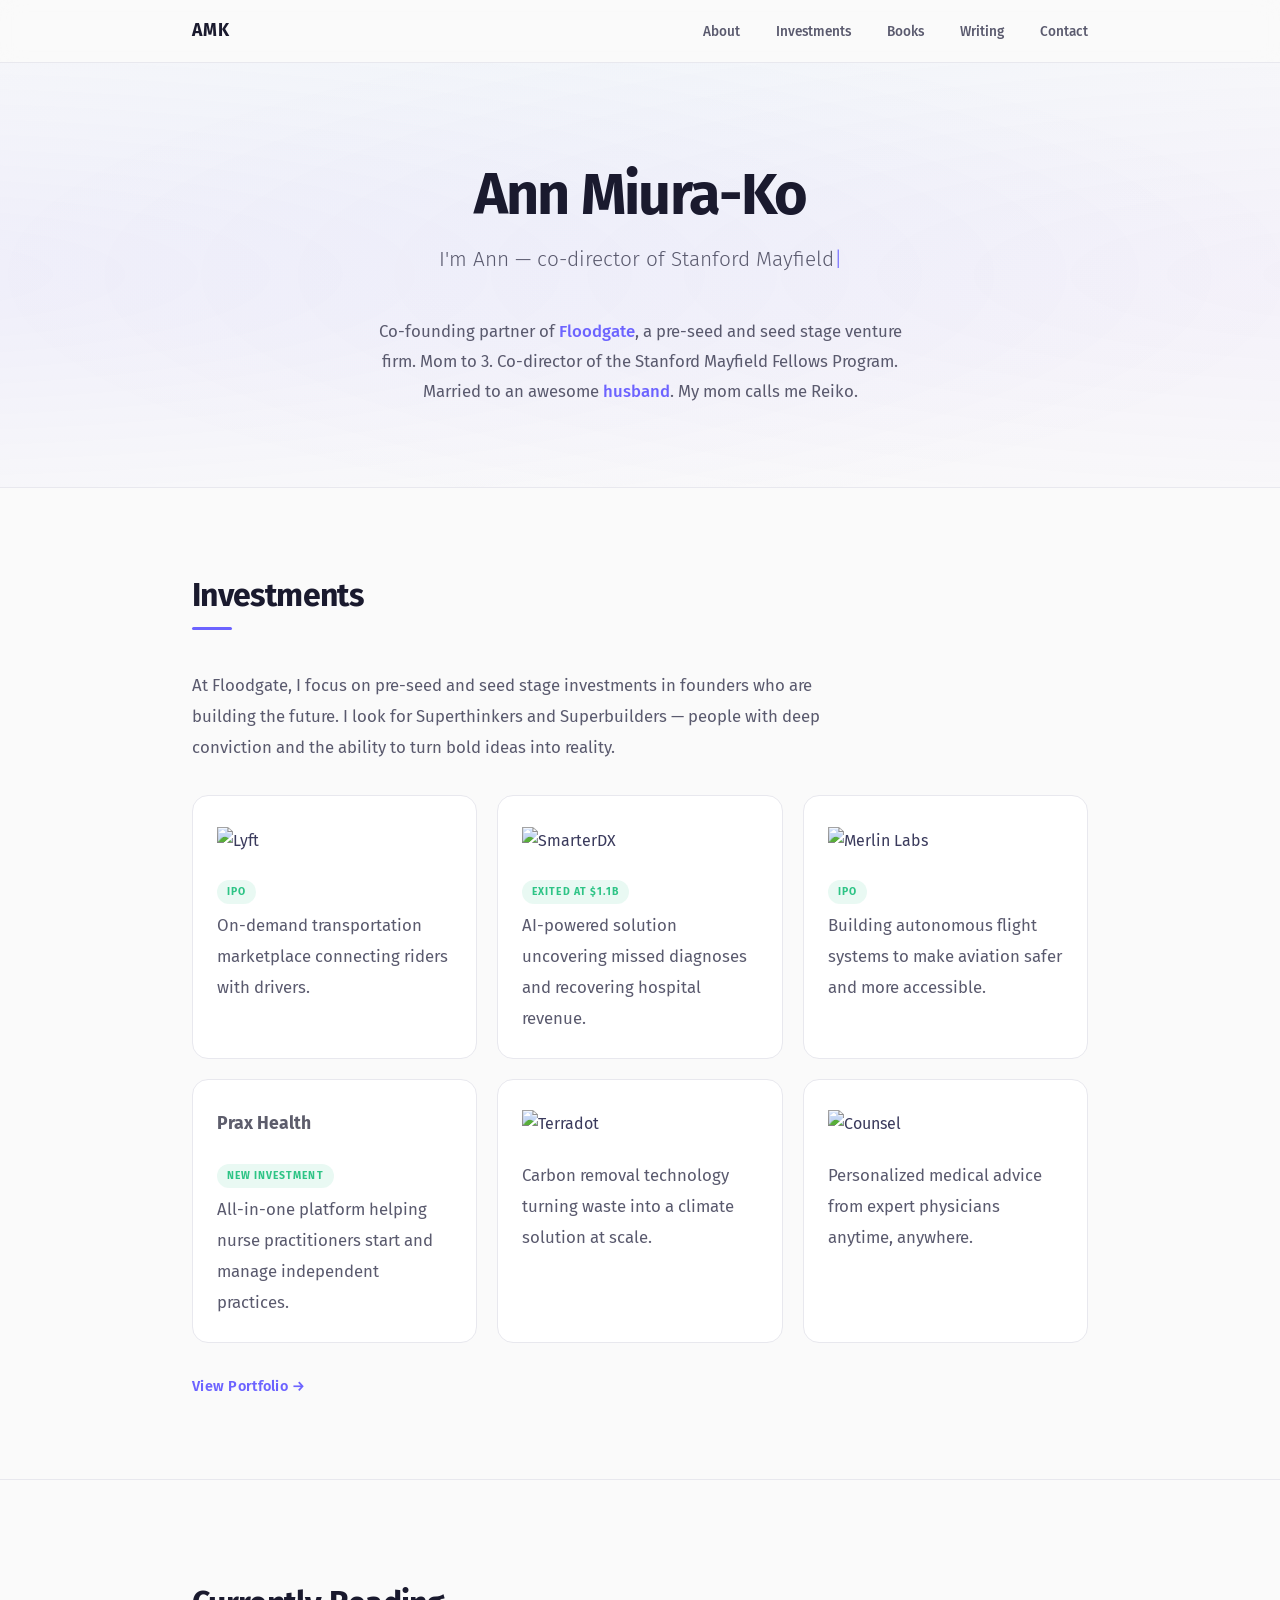
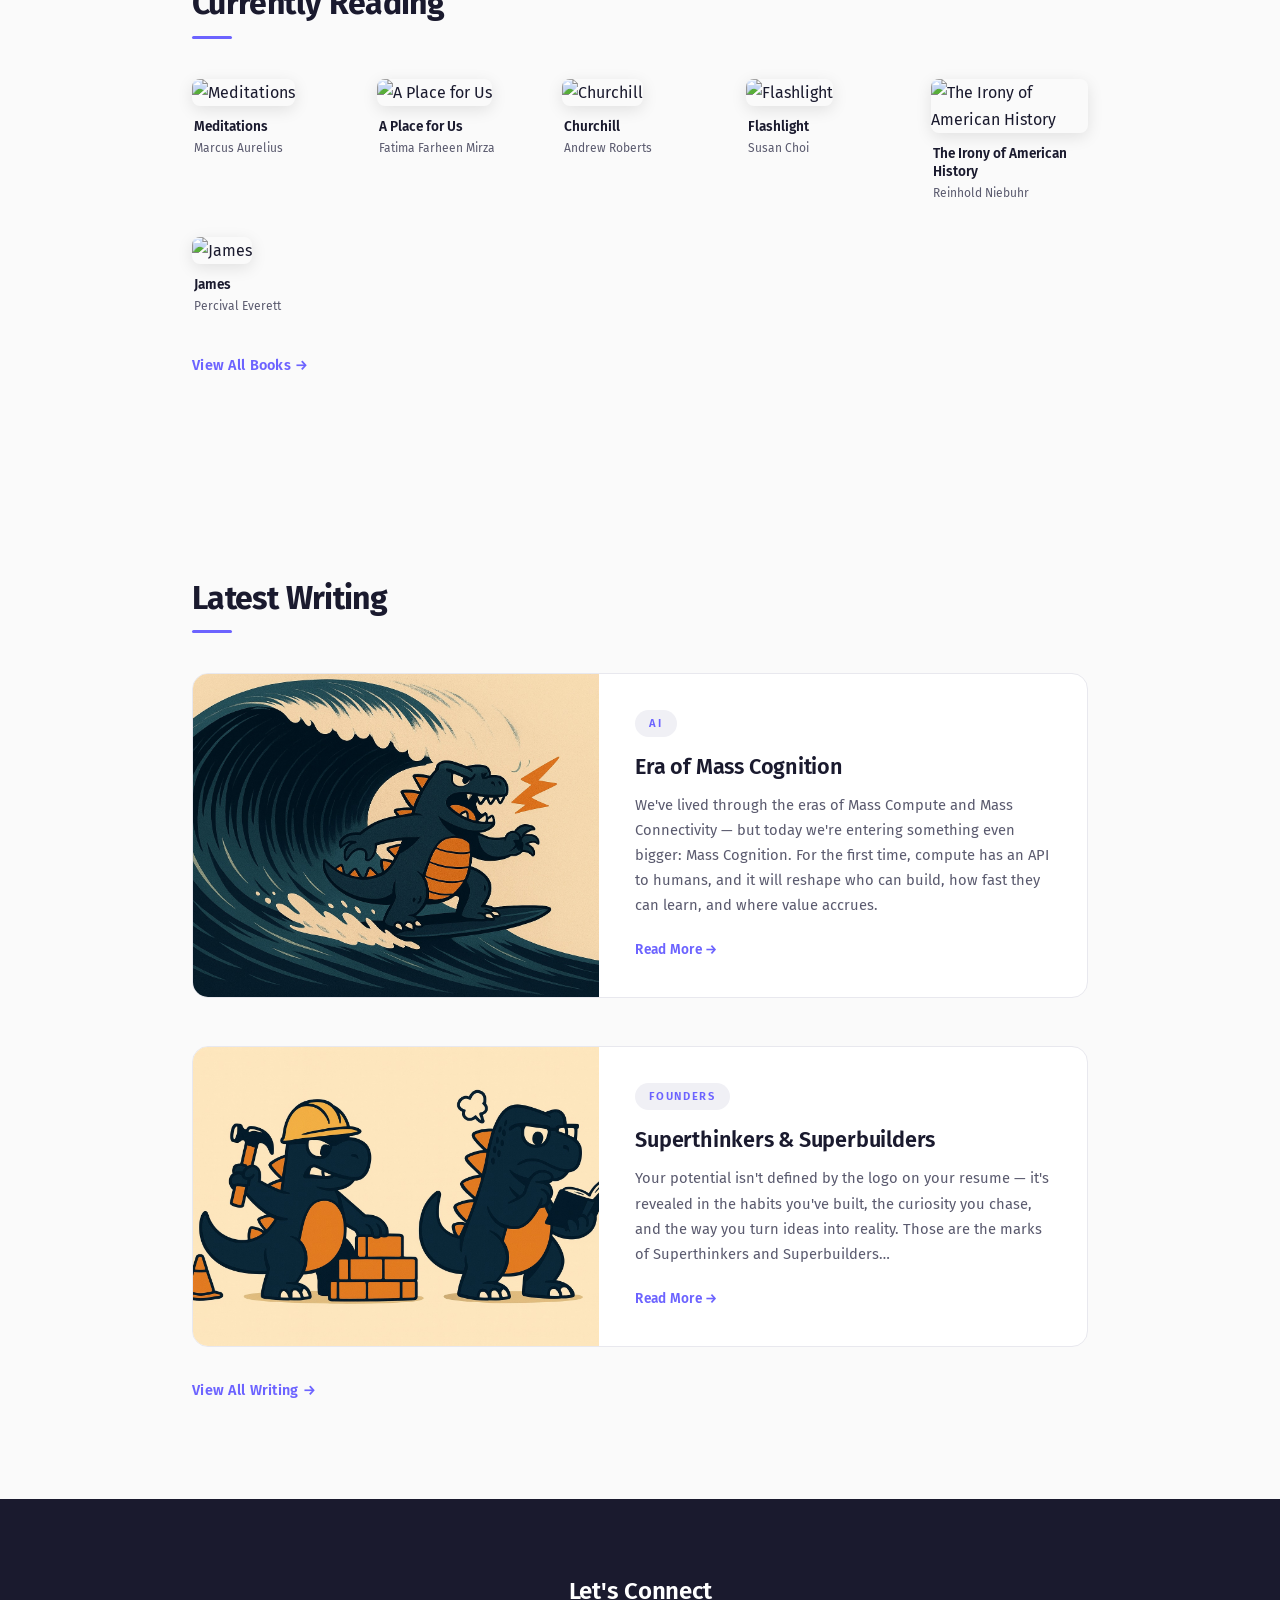
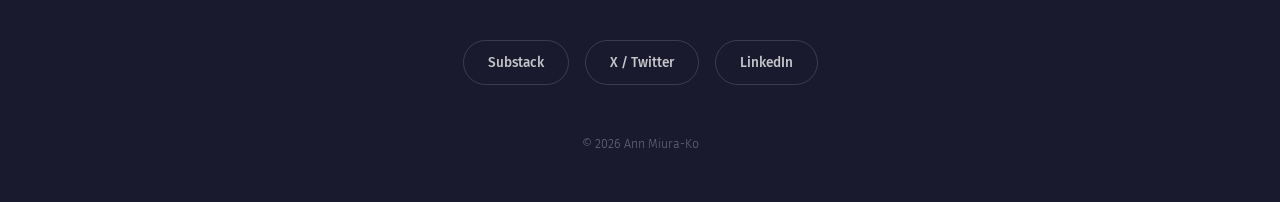
==== index.html @ 7a271fa2 "Add shrugging woman favicon to all pages Co-Authored-By: Claude Opus 4.6 (1M context) <noreply@anthr" ====
<!DOCTYPE html>
<html lang="en">
<head>
    <meta charset="UTF-8">
    <meta name="viewport" content="width=device-width, initial-scale=1.0">
    <title>Ann Miura-Ko</title>
    <link rel="preconnect" href="https://fonts.googleapis.com">
    <link rel="preconnect" href="https://fonts.gstatic.com" crossorigin>
    <link href="https://fonts.googleapis.com/css2?family=Fira+Sans:wght@300;400;500;600;700&display=swap" rel="stylesheet">
    <link rel="stylesheet" href="style.css">
    <link rel="icon" type="image/png" href="favicon.png">
</head>
<body>

    <nav class="top-nav">
        <div class="container">
            <a href="#" class="nav-brand">AMK</a>
            <div class="nav-links">
                <a href="about.html">About</a>
                <a href="investments.html">Investments</a>
                <a href="books.html">Books</a>
                <a href="writing.html">Writing</a>
                <a href="#contact">Contact</a>
            </div>
        </div>
    </nav>

    <header class="hero">
        <div class="container">
            <h1 class="fade-in">Ann Miura-Ko</h1>
            <p class="typed-tagline fade-in">I'm Ann &mdash; <span id="typed-text"></span><span class="cursor">|</span></p>
            <p class="bio fade-in">
                Co-founding partner of <a href="https://floodgate.com" target="_blank">Floodgate</a>, a pre-seed and seed stage venture firm.
                Mom to 3. Co-director of the Stanford Mayfield Fellows Program. Married to an awesome
                <a href="https://www.linkedin.com/in/koalbert/" target="_blank">husband</a>.
                My mom calls me Reiko.
            </p>
        </div>
    </header>

    <section class="investments" id="investments">
        <div class="container">
            <h2 class="section-title fade-in">Investments</h2>
            <p class="fade-in">At Floodgate, I focus on pre-seed and seed stage investments in founders who are building the future. I look for Superthinkers and Superbuilders — people with deep conviction and the ability to turn bold ideas into reality.</p>
            <div class="highlights-grid fade-in" id="featured-companies"></div>
            <a href="investments.html" class="view-all fade-in">View Portfolio &rarr;</a>
        </div>
    </section>

    <section class="books" id="books">
        <div class="container">
            <h2 class="section-title fade-in">Currently Reading</h2>
            <div class="books-grid" id="books-grid"></div>
            <a href="books.html" class="view-all fade-in">View All Books &rarr;</a>
        </div>
    </section>

    <section class="posts" id="writing">
        <div class="container">
            <h2 class="section-title fade-in">Latest Writing</h2>
            <div class="posts-grid">

                <article class="post-card fade-in">
                    <div class="post-image">
                        <img src="images/Thunderlizard_on_a_wave.jpg" alt="Era of Mass Cognition">
                    </div>
                    <div class="post-content">
                        <span class="post-tag">AI</span>
                        <h3>Era of Mass Cognition</h3>
                        <p>We've lived through the eras of Mass Compute and Mass Connectivity — but today we're entering something even bigger: Mass Cognition. For the first time, compute has an API to humans, and it will reshape who can build, how fast they can learn, and where value accrues.</p>
                        <a href="https://substack.com/home/post/p-174047957" target="_blank" class="read-more">Read More &rarr;</a>
                    </div>
                </article>

                <article class="post-card fade-in">
                    <div class="post-image">
                        <img src="images/e9ccdf5f17270fc886befcb594b9a303de3488fb3b9e446523864f313ba7a3de.jpg" alt="Superthinkers and Superbuilders">
                    </div>
                    <div class="post-content">
                        <span class="post-tag">Founders</span>
                        <h3>Superthinkers &amp; Superbuilders</h3>
                        <p>Your potential isn't defined by the logo on your resume — it's revealed in the habits you've built, the curiosity you chase, and the way you turn ideas into reality. Those are the marks of Superthinkers and Superbuilders&hellip;</p>
                        <a href="https://annimaniac.substack.com/p/superthinkers-and-superbuilders" target="_blank" class="read-more">Read More &rarr;</a>
                    </div>
                </article>

            </div>
            <a href="writing.html" class="view-all fade-in">View All Writing &rarr;</a>
        </div>
    </section>

    <footer id="contact">
        <div class="container">
            <div class="footer-content fade-in">
                <h2>Let's Connect</h2>
                <div class="social-links">
                    <a href="https://annimaniac.substack.com" target="_blank">Substack</a>
                    <a href="https://twitter.com/annimaniac" target="_blank">X / Twitter</a>
                    <a href="https://www.linkedin.com/in/amiura/" target="_blank">LinkedIn</a>
                </div>
                <p class="copyright">&copy; 2026 Ann Miura-Ko</p>
            </div>
        </div>
    </footer>

    <script>
        // Typed text animation
        const phrases = [
            "co-director of Stanford Mayfield Fellows.",
            "a co-conspirator.",
            "a truth-seeker."
        ];
        let phraseIndex = 0;
        let charIndex = 0;
        let isDeleting = false;
        const typedEl = document.getElementById('typed-text');

        function type() {
            const current = phrases[phraseIndex];
            if (isDeleting) {
                typedEl.textContent = current.substring(0, charIndex - 1);
                charIndex--;
            } else {
                typedEl.textContent = current.substring(0, charIndex + 1);
                charIndex++;
            }

            let delay = isDeleting ? 40 : 60;

            if (!isDeleting && charIndex === current.length) {
                delay = 2000;
                isDeleting = true;
            } else if (isDeleting && charIndex === 0) {
                isDeleting = false;
                phraseIndex = (phraseIndex + 1) % phrases.length;
                delay = 400;
            }

            setTimeout(type, delay);
        }
        setTimeout(type, 800);

        // Scroll-triggered fade-in animations
        const observer = new IntersectionObserver((entries) => {
            entries.forEach((entry, index) => {
                if (entry.isIntersecting) {
                    setTimeout(() => {
                        entry.target.classList.add('visible');
                    }, index * 80);
                    observer.unobserve(entry.target);
                }
            });
        }, { threshold: 0.1 });

        document.querySelectorAll('.fade-in').forEach(el => observer.observe(el));

        // Homepage books — just show currently reading
        const grid = document.getElementById('books-grid');
        fetch('books.json')
            .then(r => r.json())
            .then(books => {
                books.filter(b => b.status === 'reading').forEach(book => {
                    const card = document.createElement('div');
                    card.className = 'book-card fade-in';
                    card.innerHTML = `
                        <img src="${book.cover}" alt="${book.title}">
                        <div class="book-info">
                            <h4>${book.title}</h4>
                            <p class="book-author">${book.author}</p>
                        </div>
                    `;
                    grid.appendChild(card);
                });
                grid.querySelectorAll('.fade-in').forEach(el => observer.observe(el));
            });

        // Homepage featured investments
        const featured = [
            { name: 'Lyft', badge: 'IPO' },
            { name: 'SmarterDX' },
            { name: 'Merlin Labs', badge: 'IPO' },
            { name: 'Prax Health', badge: 'New Investment' },
            { name: 'Terradot' },
            { name: 'Counsel' }
        ];
        const featuredGrid = document.getElementById('featured-companies');
        fetch('investments.json')
            .then(r => r.json())
            .then(companies => {
                featured.forEach(item => {
                    const company = companies.find(c => c.name === item.name);
                    if (!company) return;
                    const card = document.createElement('a');
                    card.className = 'highlight-card';
                    card.href = company.url;
                    card.target = '_blank';

                    const logoHTML = company.logo
                        ? `<img src="${company.logo}" alt="${company.name}">`
                        : `<span class="company-text-logo">${company.name}</span>`;

                    const badgeText = item.badge || company.highlightText || '';
                    const badgeHTML = badgeText
                        ? `<span class="highlight-badge">${badgeText}</span>`
                        : '';

                    card.innerHTML = `
                        <div class="highlight-logo">${logoHTML}</div>
                        <div class="highlight-info">
                            <h3>${company.name}</h3>
                            ${badgeHTML}
                            <p>${company.description}</p>
                        </div>
                    `;
                    featuredGrid.appendChild(card);
                });
            });
    </script>

</body>
</html>
---- style.css ----
/* Reset & Base */
*, *::before, *::after {
    margin: 0;
    padding: 0;
    box-sizing: border-box;
}

:root {
    --color-bg: #fafafa;
    --color-text: #1a1a2e;
    --color-text-light: #5a5a6e;
    --color-accent: #3a3a5c;
    --color-accent-hover: #6c63ff;
    --color-border: #e8e8ee;
    --color-card-bg: #ffffff;
    --color-tag-bg: #f0f0f5;
    --color-tag-text: #6c63ff;
    --font-main: 'Fira Sans', -apple-system, BlinkMacSystemFont, sans-serif;
}

html {
    scroll-behavior: smooth;
}

body {
    font-family: var(--font-main);
    color: var(--color-text);
    background-color: var(--color-bg);
    line-height: 1.7;
    font-size: 16px;
    -webkit-font-smoothing: antialiased;
}

.container {
    max-width: 960px;
    margin: 0 auto;
    padding: 0 32px;
}

a {
    color: var(--color-accent);
    text-decoration: none;
    transition: color 0.25s ease;
}

a:hover {
    color: var(--color-accent-hover);
}

img {
    max-width: 100%;
    height: auto;
}

/* Fade-in Animation */
.fade-in {
    opacity: 0;
    transform: translateY(24px);
    transition: opacity 0.6s ease, transform 0.6s ease;
}

.fade-in.visible {
    opacity: 1;
    transform: translateY(0);
}

/* Top Navigation */
.top-nav {
    position: sticky;
    top: 0;
    z-index: 100;
    background: rgba(250, 250, 250, 0.85);
    backdrop-filter: blur(12px);
    -webkit-backdrop-filter: blur(12px);
    border-bottom: 1px solid var(--color-border);
    padding: 16px 0;
}

.top-nav .container {
    display: flex;
    align-items: center;
    justify-content: space-between;
}

.nav-brand {
    font-size: 1.1rem;
    font-weight: 700;
    letter-spacing: 0.05em;
    color: var(--color-text);
}

.nav-brand:hover {
    color: var(--color-accent-hover);
}

.nav-links a {
    font-size: 0.85rem;
    font-weight: 500;
    color: var(--color-text-light);
    margin-left: 32px;
    position: relative;
    padding-bottom: 2px;
}

.nav-links a::after {
    content: '';
    position: absolute;
    bottom: -2px;
    left: 0;
    width: 0;
    height: 2px;
    background: var(--color-accent-hover);
    transition: width 0.25s ease;
}

.nav-links a:hover {
    color: var(--color-text);
}

.nav-links a:hover::after {
    width: 100%;
}

/* Active nav link */
.nav-links a.active {
    color: var(--color-text);
}

.nav-links a.active::after {
    width: 100%;
}

/* Page Header (subpages) */
.page-header {
    padding: 80px 0 40px;
    text-align: center;
}

.page-header h1 {
    font-family: var(--font-main);
    font-size: 2.8rem;
    font-weight: 700;
    letter-spacing: -0.03em;
    margin-bottom: 12px;
}

.page-subtitle {
    font-size: 1.1rem;
    font-weight: 300;
    color: var(--color-text-light);
}

/* View All links */
.view-all {
    display: inline-block;
    margin-top: 32px;
    font-size: 0.9rem;
    font-weight: 600;
    color: var(--color-accent-hover);
    letter-spacing: 0.02em;
    transition: letter-spacing 0.25s ease;
}

.view-all:hover {
    letter-spacing: 0.06em;
    color: var(--color-accent-hover);
}

/* Subpage sections — no top border on first section */
.page-books,
.page-posts {
    padding-top: 48px;
    border-top: none;
}

/* Hero */
.hero {
    padding: 100px 0 80px;
    text-align: center;
    position: relative;
    overflow: hidden;
}

.hero::before {
    content: '';
    position: absolute;
    inset: -50%;
    width: 200%;
    height: 200%;
    background: radial-gradient(ellipse at 20% 50%, rgba(108, 99, 255, 0.08) 0%, transparent 50%),
                radial-gradient(ellipse at 80% 50%, rgba(139, 92, 246, 0.06) 0%, transparent 50%),
                radial-gradient(ellipse at 50% 0%, rgba(99, 179, 255, 0.06) 0%, transparent 50%);
    animation: heroShift 12s ease-in-out infinite alternate;
    z-index: 0;
    pointer-events: none;
}

@keyframes heroShift {
    0% { transform: translate(0%, 0%) rotate(0deg); }
    33% { transform: translate(2%, -3%) rotate(1deg); }
    66% { transform: translate(-2%, 2%) rotate(-1deg); }
    100% { transform: translate(1%, -1%) rotate(0.5deg); }
}

.hero .container {
    position: relative;
    z-index: 1;
}

.hero h1 {
    font-family: var(--font-main);
    font-size: 3.6rem;
    font-weight: 700;
    letter-spacing: -0.03em;
    margin-bottom: 16px;
    line-height: 1.1;
}

.typed-tagline {
    font-size: 1.3rem;
    font-weight: 300;
    color: var(--color-text-light);
    margin-bottom: 32px;
    min-height: 2em;
}

.cursor {
    display: inline-block;
    font-weight: 300;
    animation: blink 0.8s step-end infinite;
    color: var(--color-accent-hover);
}

@keyframes blink {
    50% { opacity: 0; }
}

.hero .bio {
    font-size: 1.05rem;
    font-weight: 400;
    max-width: 560px;
    margin: 0 auto;
    color: var(--color-text-light);
    line-height: 1.8;
}

.hero .bio a {
    font-weight: 500;
    color: var(--color-accent-hover);
    border-bottom: 1px solid transparent;
    transition: border-color 0.25s ease, color 0.25s ease;
}

.hero .bio a:hover {
    border-bottom-color: var(--color-accent-hover);
}

/* Section Titles */
.section-title {
    font-family: var(--font-main);
    font-size: 2rem;
    font-weight: 700;
    letter-spacing: -0.02em;
    margin-bottom: 48px;
    position: relative;
    display: inline-block;
}

.section-title::after {
    content: '';
    position: absolute;
    bottom: -8px;
    left: 0;
    width: 40px;
    height: 3px;
    background: var(--color-accent-hover);
    border-radius: 2px;
}

/* Posts Section */
.posts {
    padding: 96px 0;
}

.posts-grid {
    display: grid;
    grid-template-columns: 1fr;
    gap: 48px;
}

.post-card {
    display: grid;
    grid-template-columns: 1fr 1.2fr;
    gap: 0;
    align-items: stretch;
    background: var(--color-card-bg);
    border-radius: 16px;
    overflow: hidden;
    border: 1px solid var(--color-border);
    transition: transform 0.35s ease, box-shadow 0.35s ease;
}

.post-card:hover {
    transform: translateY(-4px);
    box-shadow: 0 12px 40px rgba(0, 0, 0, 0.08);
}

.post-image {
    height: 100%;
    min-height: 260px;
    overflow: hidden;
}

.post-image img {
    width: 100%;
    height: 100%;
    object-fit: cover;
    display: block;
    transition: transform 0.5s ease;
}

.post-card:hover .post-image img {
    transform: scale(1.04);
}

.post-content {
    padding: 36px;
    display: flex;
    flex-direction: column;
    justify-content: center;
}

.post-tag {
    display: inline-block;
    font-size: 0.7rem;
    font-weight: 600;
    text-transform: uppercase;
    letter-spacing: 0.15em;
    background: var(--color-tag-bg);
    color: var(--color-tag-text);
    padding: 4px 14px;
    border-radius: 20px;
    margin-bottom: 16px;
    width: fit-content;
}

.post-content h3 {
    font-family: var(--font-main);
    font-size: 1.35rem;
    font-weight: 600;
    margin-bottom: 12px;
    line-height: 1.3;
    letter-spacing: -0.01em;
}

.post-content p {
    color: var(--color-text-light);
    font-size: 0.92rem;
    margin-bottom: 20px;
    line-height: 1.7;
}

.read-more {
    font-size: 0.85rem;
    font-weight: 600;
    color: var(--color-accent-hover);
    letter-spacing: 0.02em;
    transition: letter-spacing 0.25s ease;
}

.read-more:hover {
    letter-spacing: 0.06em;
    color: var(--color-accent-hover);
}

/* Books Section */
.books {
    padding: 96px 0;
    border-top: 1px solid var(--color-border);
}

.book-controls {
    display: flex;
    justify-content: space-between;
    align-items: center;
    margin-bottom: 40px;
}

.book-filters {
    display: flex;
    gap: 8px;
}

.book-actions {
    display: flex;
    gap: 8px;
}

.edit-books-btn {
    font-family: var(--font-main);
    font-size: 0.82rem;
    font-weight: 500;
    padding: 8px 20px;
    border: 1px solid var(--color-border);
    border-radius: 100px;
    background: transparent;
    color: var(--color-text-light);
    cursor: pointer;
    transition: all 0.25s ease;
}

.edit-books-btn:hover {
    border-color: var(--color-accent-hover);
    color: var(--color-accent-hover);
}

#add-book-btn {
    border-color: var(--color-accent-hover);
    color: var(--color-accent-hover);
}

#add-book-btn:hover {
    background: var(--color-accent-hover);
    color: #fff;
}

.books-edit-mode #edit-books-btn {
    background: var(--color-accent-hover);
    border-color: var(--color-accent-hover);
    color: #fff;
}

/* Add Book Modal */
.modal-backdrop {
    display: none;
    position: fixed;
    inset: 0;
    background: rgba(0, 0, 0, 0.5);
    backdrop-filter: blur(4px);
    z-index: 200;
    align-items: center;
    justify-content: center;
}

.modal-backdrop.open {
    display: flex;
}

.modal {
    background: #fff;
    border-radius: 16px;
    padding: 36px;
    width: 90%;
    max-width: 440px;
    box-shadow: 0 20px 60px rgba(0, 0, 0, 0.15);
}

.modal h3 {
    font-size: 1.3rem;
    font-weight: 600;
    margin-bottom: 24px;
}

.modal label {
    display: block;
    font-size: 0.82rem;
    font-weight: 500;
    color: var(--color-text-light);
    margin-bottom: 16px;
}

.modal input[type="text"],
.modal input[type="url"] {
    display: block;
    width: 100%;
    margin-top: 6px;
    padding: 10px 14px;
    font-family: var(--font-main);
    font-size: 0.92rem;
    border: 1px solid var(--color-border);
    border-radius: 8px;
    outline: none;
    transition: border-color 0.2s;
}

.modal input[type="text"]:focus,
.modal input[type="url"]:focus {
    border-color: var(--color-accent-hover);
}

.modal-toggles {
    display: flex;
    gap: 20px;
    margin-bottom: 24px;
}

.toggle-label {
    display: flex !important;
    align-items: center;
    gap: 6px;
    font-size: 0.85rem !important;
    cursor: pointer;
}

.toggle-label input[type="checkbox"] {
    accent-color: var(--color-accent-hover);
    width: 16px;
    height: 16px;
}

.modal-buttons {
    display: flex;
    justify-content: flex-end;
    gap: 10px;
}

.modal-cancel,
.modal-submit {
    font-family: var(--font-main);
    font-size: 0.85rem;
    font-weight: 500;
    padding: 10px 24px;
    border-radius: 100px;
    cursor: pointer;
    transition: all 0.2s;
}

.modal-cancel {
    background: transparent;
    border: 1px solid var(--color-border);
    color: var(--color-text-light);
}

.modal-cancel:hover {
    border-color: var(--color-text-light);
}

.modal-submit {
    background: var(--color-accent-hover);
    border: 1px solid var(--color-accent-hover);
    color: #fff;
}

.modal-submit:hover {
    opacity: 0.9;
}

.login-error {
    font-size: 0.82rem;
    color: #e53e3e;
    margin-bottom: 16px;
}

.book-filter {
    font-family: var(--font-main);
    font-size: 0.82rem;
    font-weight: 500;
    padding: 8px 20px;
    border: 1px solid var(--color-border);
    border-radius: 100px;
    background: transparent;
    color: var(--color-text-light);
    cursor: pointer;
    transition: all 0.25s ease;
}

.book-filter:hover {
    border-color: var(--color-accent-hover);
    color: var(--color-accent-hover);
}

.book-filter.active {
    background: var(--color-accent-hover);
    border-color: var(--color-accent-hover);
    color: #fff;
}

.books-grid {
    display: grid;
    grid-template-columns: repeat(auto-fill, minmax(150px, 1fr));
    gap: 28px;
}

.book-card {
    transition: transform 0.3s ease;
}

.book-card:hover {
    transform: translateY(-4px);
}

.book-card img {
    width: 100%;
    aspect-ratio: 2 / 3;
    object-fit: cover;
    border-radius: 8px;
    box-shadow: 0 4px 16px rgba(0, 0, 0, 0.1);
    transition: box-shadow 0.3s ease;
}

.book-card:hover img {
    box-shadow: 0 8px 28px rgba(0, 0, 0, 0.15);
}

.book-info {
    padding: 12px 2px 0;
}

.book-info h4 {
    font-size: 0.85rem;
    font-weight: 600;
    line-height: 1.3;
    margin-bottom: 2px;
}

.book-author {
    font-size: 0.75rem;
    color: var(--color-text-light);
    margin-bottom: 6px;
}

.book-badge {
    display: inline-block;
    font-size: 0.6rem;
    font-weight: 600;
    text-transform: uppercase;
    letter-spacing: 0.1em;
    padding: 2px 8px;
    border-radius: 20px;
    margin-right: 4px;
}

.book-badge.recommended {
    background: rgba(108, 99, 255, 0.1);
    color: var(--color-accent-hover);
}

.book-badge.reading {
    background: rgba(46, 196, 134, 0.1);
    color: #2ec486;
}

.book-cover-wrap {
    position: relative;
}

.book-edit-overlay {
    position: absolute;
    inset: 0;
    background: rgba(0, 0, 0, 0.6);
    border-radius: 8px;
    display: flex;
    flex-direction: column;
    align-items: center;
    justify-content: center;
    gap: 8px;
}

.edit-toggle {
    font-family: var(--font-main);
    font-size: 0.72rem;
    font-weight: 600;
    padding: 6px 16px;
    border: 1.5px solid rgba(255, 255, 255, 0.5);
    border-radius: 100px;
    background: transparent;
    color: rgba(255, 255, 255, 0.8);
    cursor: pointer;
    transition: all 0.2s ease;
    min-width: 110px;
}

.edit-toggle:hover {
    border-color: #fff;
    color: #fff;
}

.edit-toggle.active {
    background: var(--color-accent-hover);
    border-color: var(--color-accent-hover);
    color: #fff;
}

.books-edit-mode .book-card {
    cursor: default;
}

.books-edit-mode .book-card:hover {
    transform: none;
}

/* Investments Page */
.highlights {
    padding: 0 0 48px;
}

.highlights-grid {
    display: grid;
    grid-template-columns: repeat(auto-fit, minmax(260px, 1fr));
    gap: 20px;
}

.investments .highlights-grid {
    margin-top: 32px;
}

.highlight-card {
    display: flex;
    flex-direction: column;
    background: var(--color-card-bg);
    border: 1px solid var(--color-border);
    border-radius: 16px;
    padding: 24px;
    text-decoration: none;
    transition: transform 0.3s ease, box-shadow 0.3s ease;
}

.highlight-card:hover {
    transform: translateY(-3px);
    box-shadow: 0 8px 30px rgba(0, 0, 0, 0.08);
}

.highlight-logo {
    height: 40px;
    display: flex;
    align-items: center;
    margin-bottom: 16px;
}

.highlight-logo img {
    max-height: 36px;
    max-width: 120px;
    object-fit: contain;
}

.highlight-logo .company-text-logo {
    font-size: 1.1rem;
}

.highlight-info h3 {
    display: none;
}

.highlight-badge {
    display: inline-block;
    font-size: 0.65rem;
    font-weight: 700;
    text-transform: uppercase;
    letter-spacing: 0.1em;
    background: rgba(46, 196, 134, 0.1);
    color: #2ec486;
    padding: 3px 10px;
    border-radius: 20px;
    margin-bottom: 6px;
}

.highlight-info p {
    font-size: 0.8rem;
    color: var(--color-text-light);
    line-height: 1.5;
}

.portfolio {
    padding: 0 0 96px;
}

.portfolio-controls {
    margin-bottom: 40px;
}

.portfolio-filters {
    display: flex;
    gap: 8px;
}

.portfolio-filter {
    font-family: var(--font-main);
    font-size: 0.82rem;
    font-weight: 500;
    padding: 8px 20px;
    border: 1px solid var(--color-border);
    border-radius: 100px;
    background: transparent;
    color: var(--color-text-light);
    cursor: pointer;
    transition: all 0.25s ease;
}

.portfolio-filter:hover {
    border-color: var(--color-accent-hover);
    color: var(--color-accent-hover);
}

.portfolio-filter.active {
    background: var(--color-accent-hover);
    border-color: var(--color-accent-hover);
    color: #fff;
}

.portfolio-grid {
    display: grid;
    grid-template-columns: repeat(auto-fill, minmax(140px, 1fr));
    gap: 16px;
}

.company-card {
    position: relative;
    display: flex;
    align-items: center;
    justify-content: center;
    background: var(--color-card-bg);
    border: 1px solid var(--color-border);
    border-radius: 12px;
    padding: 28px 16px;
    aspect-ratio: 1;
    text-decoration: none;
    transition: transform 0.3s ease, box-shadow 0.3s ease;
}

.company-card:hover {
    transform: translateY(-4px);
    box-shadow: 0 8px 30px rgba(0, 0, 0, 0.08);
}

.company-logo {
    display: flex;
    align-items: center;
    justify-content: center;
    width: 100%;
    height: 100%;
}

.company-logo img {
    max-width: 80%;
    max-height: 48px;
    object-fit: contain;
    filter: grayscale(100%);
    opacity: 0.7;
    transition: filter 0.3s ease, opacity 0.3s ease;
}

.company-card:hover .company-logo img {
    filter: grayscale(0%);
    opacity: 1;
}

.company-text-logo {
    font-family: var(--font-main);
    font-size: 1rem;
    font-weight: 700;
    color: var(--color-text);
    text-align: center;
    opacity: 0.7;
    transition: opacity 0.3s ease;
}

.company-card:hover .company-text-logo {
    opacity: 1;
    color: var(--color-accent-hover);
}

.company-tooltip {
    position: absolute;
    bottom: calc(100% + 10px);
    left: 50%;
    transform: translateX(-50%);
    background: var(--color-text);
    color: #fff;
    padding: 14px 18px;
    border-radius: 10px;
    width: 240px;
    opacity: 0;
    visibility: hidden;
    transition: opacity 0.25s ease, visibility 0.25s ease;
    pointer-events: none;
    z-index: 50;
    box-shadow: 0 8px 24px rgba(0, 0, 0, 0.2);
}

.company-tooltip::after {
    content: '';
    position: absolute;
    top: 100%;
    left: 50%;
    transform: translateX(-50%);
    border: 6px solid transparent;
    border-top-color: var(--color-text);
}

.company-card:hover .company-tooltip {
    opacity: 1;
    visibility: visible;
}

.company-tooltip strong {
    display: block;
    font-size: 0.85rem;
    margin-bottom: 4px;
}

.company-tooltip p {
    font-size: 0.75rem;
    line-height: 1.5;
    color: rgba(255, 255, 255, 0.8);
}

/* About Page */
.about-page {
    padding: 80px 0 96px;
}

.about-hero {
    display: grid;
    grid-template-columns: 280px 1fr;
    gap: 48px;
    align-items: center;
    margin-bottom: 64px;
}

.about-photo img {
    width: 100%;
    border-radius: 16px;
    box-shadow: 0 8px 30px rgba(0, 0, 0, 0.1);
}

.about-intro h1 {
    font-family: var(--font-main);
    font-size: 2.4rem;
    font-weight: 700;
    letter-spacing: -0.03em;
    margin-bottom: 16px;
}

.about-lead {
    font-size: 1.1rem;
    color: var(--color-text-light);
    line-height: 1.8;
}

.about-body {
    max-width: 700px;
}

.about-section {
    margin-bottom: 48px;
}

.about-section p {
    color: var(--color-text-light);
    font-size: 1.02rem;
    line-height: 1.85;
    margin-bottom: 16px;
}

.about-section p:last-child {
    margin-bottom: 0;
}

/* About & Investments */
.about,
.investments {
    padding: 80px 0;
    border-top: 1px solid var(--color-border);
}

.about p,
.investments p {
    color: var(--color-text-light);
    font-size: 1.05rem;
    max-width: 640px;
    line-height: 1.85;
}

/* Footer */
footer {
    background: var(--color-text);
    color: #fff;
    padding: 72px 0 48px;
    text-align: center;
}

footer h2 {
    font-family: var(--font-main);
    font-size: 1.5rem;
    font-weight: 600;
    margin-bottom: 28px;
    color: #fff;
    letter-spacing: -0.01em;
}

.social-links {
    display: flex;
    justify-content: center;
    gap: 16px;
    margin-bottom: 48px;
}

.social-links a {
    color: rgba(255, 255, 255, 0.75);
    font-size: 0.85rem;
    font-weight: 500;
    padding: 10px 24px;
    border: 1px solid rgba(255, 255, 255, 0.15);
    border-radius: 100px;
    transition: all 0.25s ease;
}

.social-links a:hover {
    background: rgba(255, 255, 255, 0.08);
    color: #fff;
    border-color: rgba(255, 255, 255, 0.35);
    transform: translateY(-2px);
}

.copyright {
    font-size: 0.78rem;
    color: rgba(255, 255, 255, 0.35);
    font-weight: 300;
}

/* Responsive */
@media (max-width: 700px) {
    .hero {
        padding: 72px 0 56px;
    }

    .hero h1 {
        font-size: 2.6rem;
    }

    .typed-tagline {
        font-size: 1.1rem;
    }

    .nav-links a {
        margin-left: 20px;
        font-size: 0.8rem;
    }

    .post-card {
        grid-template-columns: 1fr;
    }

    .post-image {
        min-height: 200px;
        height: 200px;
    }

    .post-content {
        padding: 24px;
    }

    .section-title {
        font-size: 1.6rem;
    }

    .social-links {
        flex-direction: column;
        align-items: center;
        gap: 12px;
    }

    .social-links a {
        width: 200px;
        text-align: center;
    }

    .books-grid {
        grid-template-columns: repeat(auto-fill, minmax(120px, 1fr));
        gap: 20px;
    }

    .book-filters,
    .portfolio-filters {
        flex-wrap: wrap;
    }

    .about-hero {
        grid-template-columns: 1fr;
        text-align: center;
    }

    .about-photo img {
        max-width: 220px;
        margin: 0 auto;
    }

    .portfolio-grid {
        grid-template-columns: repeat(auto-fill, minmax(110px, 1fr));
        gap: 12px;
    }

    .company-card {
        padding: 20px 12px;
    }

    .highlights-grid {
        grid-template-columns: 1fr;
    }

    .company-tooltip {
        display: none;
    }
}
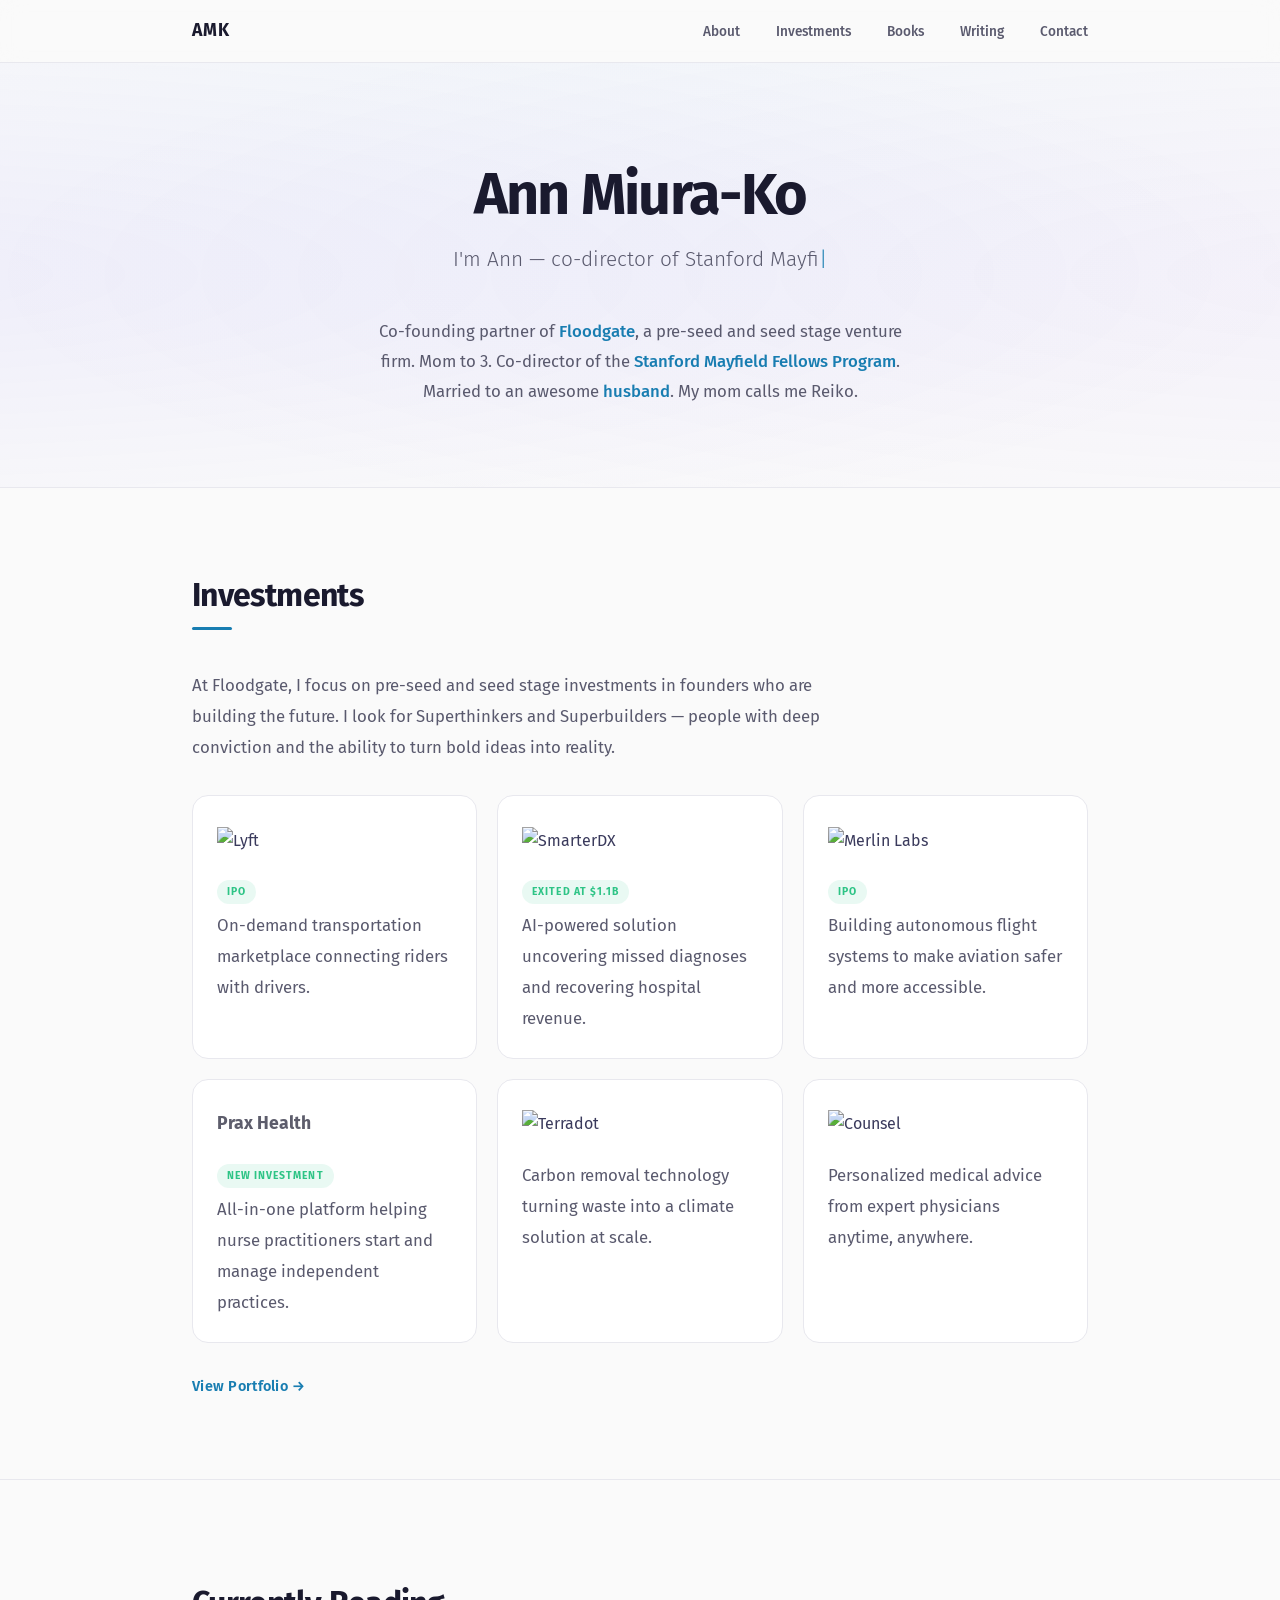
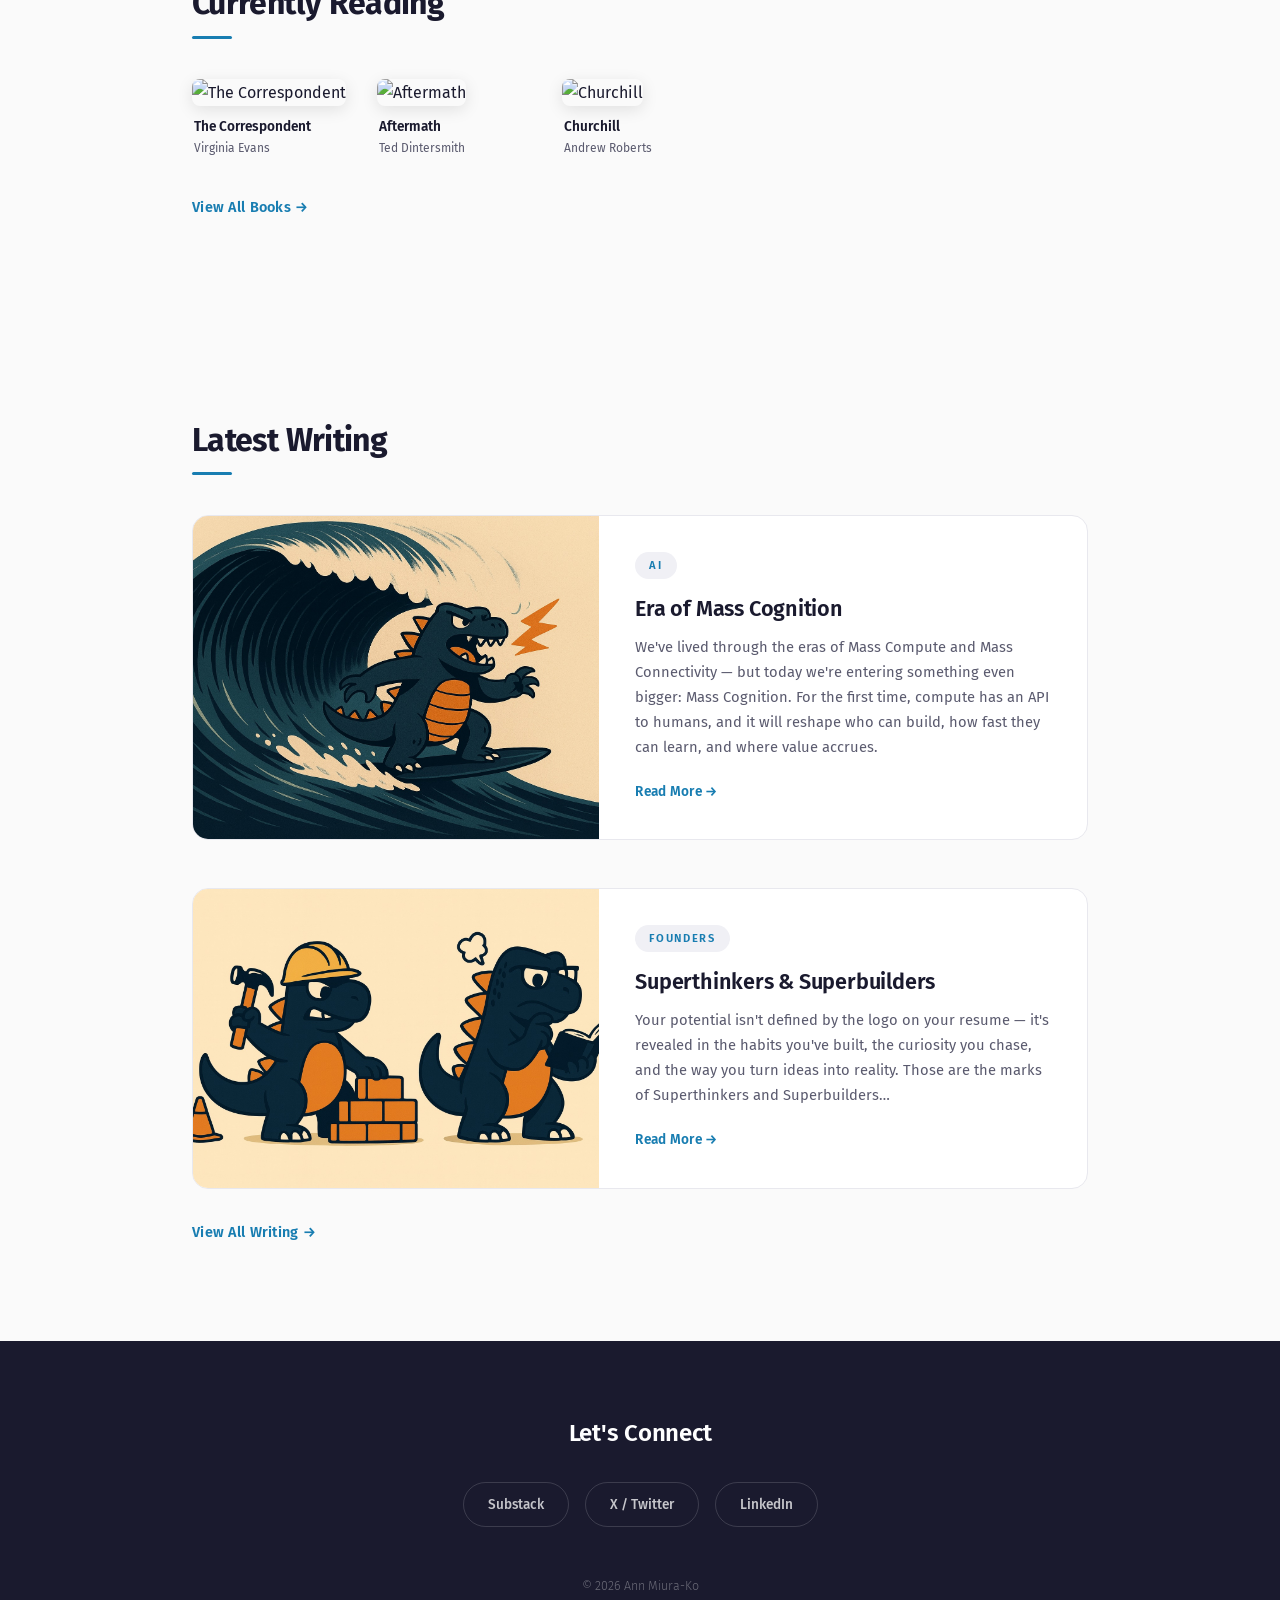
==== commit 8d5735ec: "Link Stanford Mayfield Fellows Program Co-Authored-By: Claude Opus 4.6 (1M context) <noreply@anthrop" ====
--- a/index.html
+++ b/index.html
@@ -31,7 +31,7 @@
             <p class="typed-tagline fade-in">I'm Ann &mdash; <span id="typed-text"></span><span class="cursor">|</span></p>
             <p class="bio fade-in">
                 Co-founding partner of <a href="https://floodgate.com" target="_blank">Floodgate</a>, a pre-seed and seed stage venture firm.
-                Mom to 3. Co-director of the Stanford Mayfield Fellows Program. Married to an awesome
+                Mom to 3. Co-director of the <a href="https://stvp.stanford.edu/students/fellows-programs/mayfield-fellows-program" target="_blank">Stanford Mayfield Fellows Program</a>. Married to an awesome
                 <a href="https://www.linkedin.com/in/koalbert/" target="_blank">husband</a>.
                 My mom calls me Reiko.
             </p>
--- a/style.css
+++ b/style.css
@@ -10,11 +10,11 @@
     --color-text: #1a1a2e;
     --color-text-light: #5a5a6e;
     --color-accent: #3a3a5c;
-    --color-accent-hover: #6c63ff;
+    --color-accent-hover: #187DB1;
     --color-border: #e8e8ee;
     --color-card-bg: #ffffff;
     --color-tag-bg: #f0f0f5;
-    --color-tag-text: #6c63ff;
+    --color-tag-text: #187DB1;
     --font-main: 'Fira Sans', -apple-system, BlinkMacSystemFont, sans-serif;
 }
 
@@ -545,6 +545,13 @@
     opacity: 0.9;
 }
 
+.save-status {
+    font-size: 0.82rem;
+    font-weight: 600;
+    color: #2ec486;
+    margin-left: 8px;
+}
+
 .login-error {
     font-size: 0.82rem;
     color: #e53e3e;
@@ -679,6 +686,16 @@
     background: var(--color-accent-hover);
     border-color: var(--color-accent-hover);
     color: #fff;
+}
+
+.delete-toggle {
+    border-color: #e53e3e !important;
+    color: #e53e3e !important;
+}
+
+.delete-toggle:hover {
+    background: #e53e3e !important;
+    color: #fff !important;
 }
 
 .books-edit-mode .book-card {
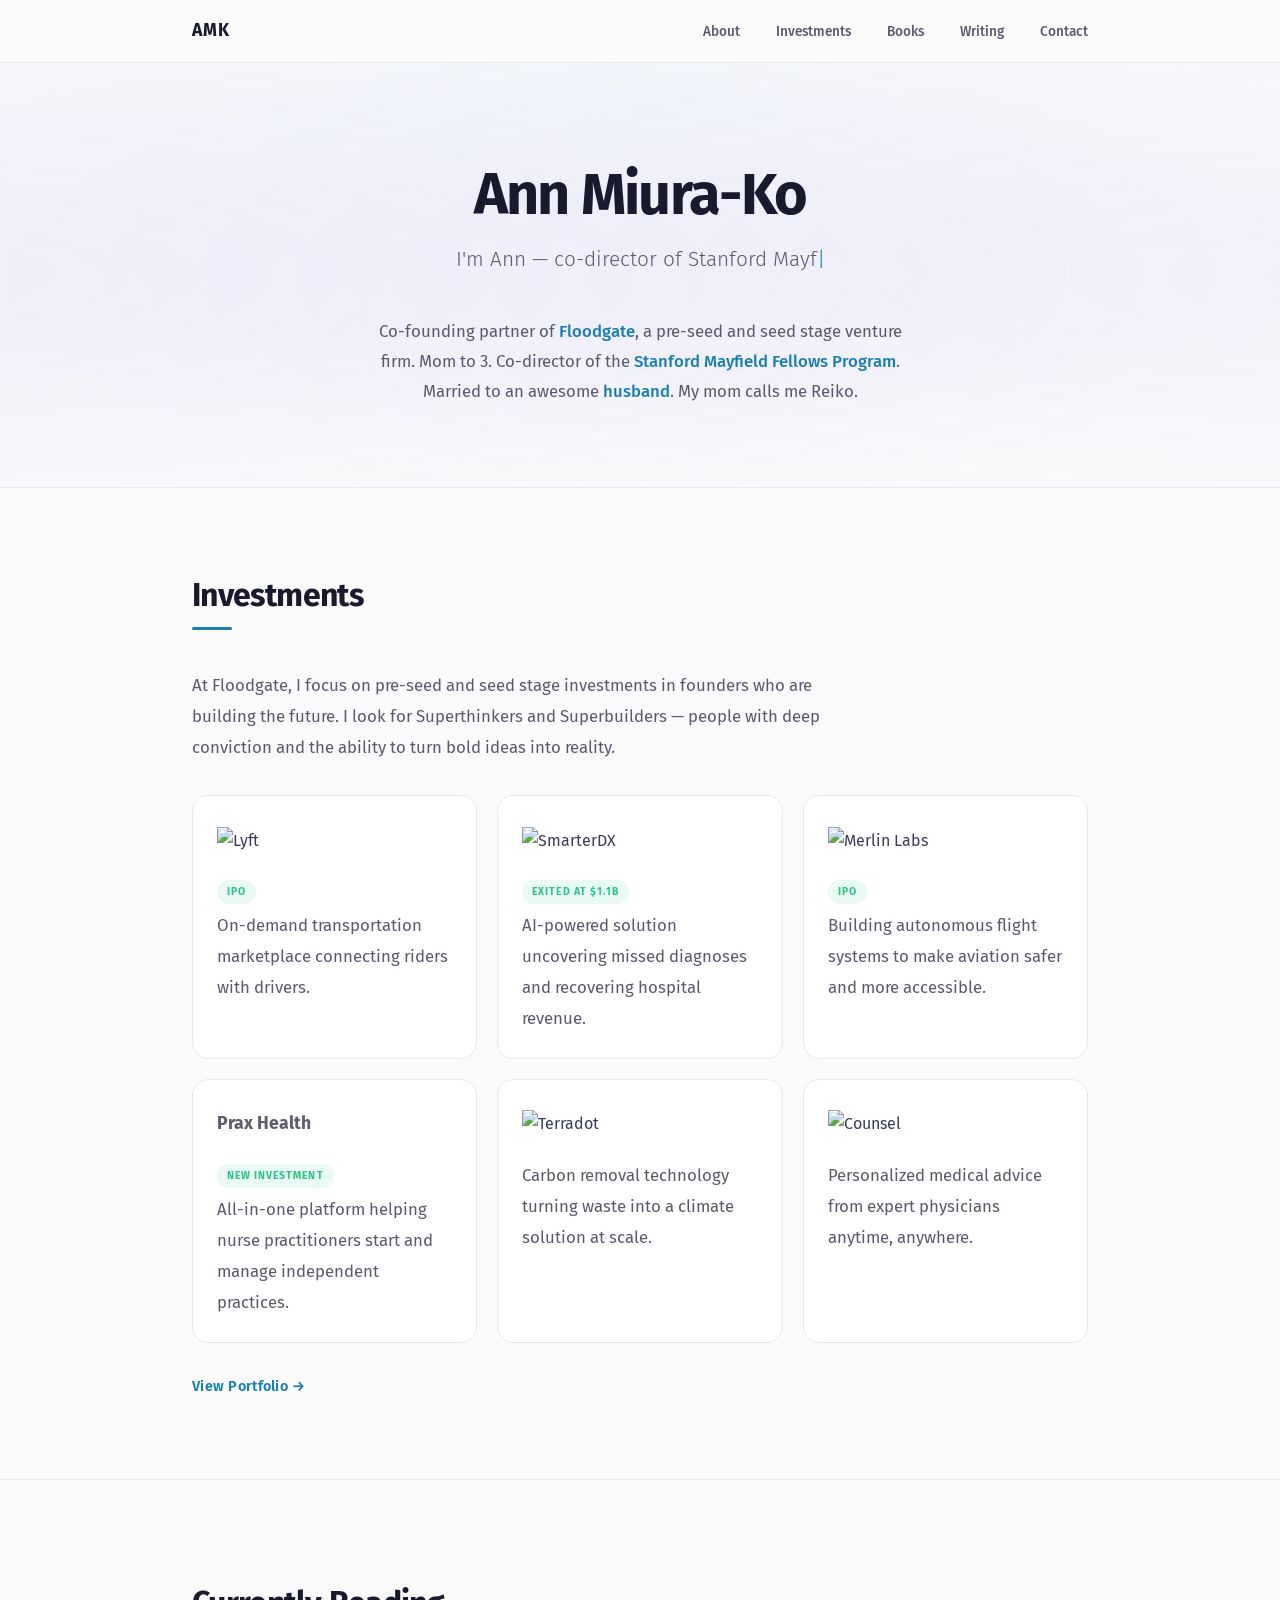
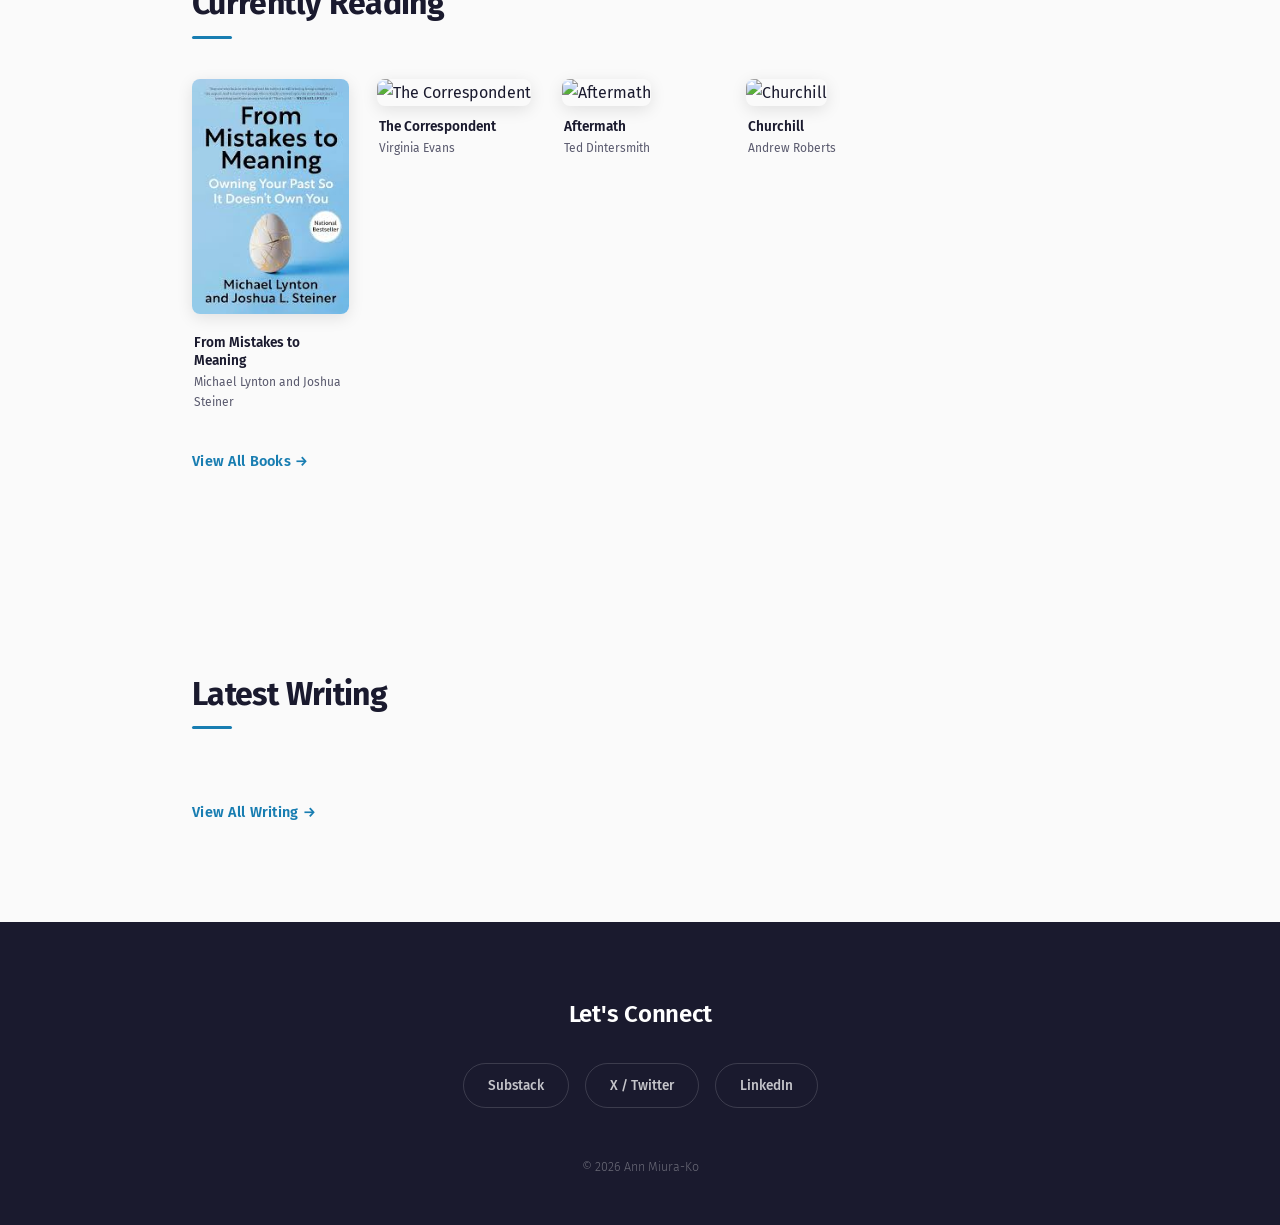
==== commit 7c24b9a7: "Auto-load posts from Substack RSS feed Main page shows latest 2 posts, Writing page shows all. Posts" ====
--- a/index.html
+++ b/index.html
@@ -58,33 +58,7 @@
     <section class="posts" id="writing">
         <div class="container">
             <h2 class="section-title fade-in">Latest Writing</h2>
-            <div class="posts-grid">
-
-                <article class="post-card fade-in">
-                    <div class="post-image">
-                        <img src="images/Thunderlizard_on_a_wave.jpg" alt="Era of Mass Cognition">
-                    </div>
-                    <div class="post-content">
-                        <span class="post-tag">AI</span>
-                        <h3>Era of Mass Cognition</h3>
-                        <p>We've lived through the eras of Mass Compute and Mass Connectivity — but today we're entering something even bigger: Mass Cognition. For the first time, compute has an API to humans, and it will reshape who can build, how fast they can learn, and where value accrues.</p>
-                        <a href="https://substack.com/home/post/p-174047957" target="_blank" class="read-more">Read More &rarr;</a>
-                    </div>
-                </article>
-
-                <article class="post-card fade-in">
-                    <div class="post-image">
-                        <img src="images/e9ccdf5f17270fc886befcb594b9a303de3488fb3b9e446523864f313ba7a3de.jpg" alt="Superthinkers and Superbuilders">
-                    </div>
-                    <div class="post-content">
-                        <span class="post-tag">Founders</span>
-                        <h3>Superthinkers &amp; Superbuilders</h3>
-                        <p>Your potential isn't defined by the logo on your resume — it's revealed in the habits you've built, the curiosity you chase, and the way you turn ideas into reality. Those are the marks of Superthinkers and Superbuilders&hellip;</p>
-                        <a href="https://annimaniac.substack.com/p/superthinkers-and-superbuilders" target="_blank" class="read-more">Read More &rarr;</a>
-                    </div>
-                </article>
-
-            </div>
+            <div class="posts-grid" id="posts-grid"></div>
             <a href="writing.html" class="view-all fade-in">View All Writing &rarr;</a>
         </div>
     </section>
@@ -215,6 +189,46 @@
                     featuredGrid.appendChild(card);
                 });
             });
+
+        // Load latest 2 posts from Substack RSS
+        const FEED_URL = 'https://api.rss2json.com/v1/api.json?rss_url=https%3A%2F%2Fannimaniac.substack.com%2Ffeed';
+        const postsGrid = document.getElementById('posts-grid');
+
+        function extractImage(html) {
+            const m = html.match(/<img[^>]+src="([^"]+)"/);
+            return m ? m[1] : null;
+        }
+
+        function extractExcerpt(html, len) {
+            const text = html.replace(/<[^>]+>/g, '').replace(/\s+/g, ' ').trim();
+            return text.length > len ? text.substring(0, len).replace(/\s\S*$/, '') + '…' : text;
+        }
+
+        fetch(FEED_URL)
+            .then(r => r.json())
+            .then(data => {
+                data.items.slice(0, 2).forEach(item => {
+                    const img = item.thumbnail || extractImage(item.content || item.description) || '';
+                    const excerpt = extractExcerpt(item.description || item.content || '', 200);
+                    const tag = (item.categories && item.categories[0]) || '';
+
+                    const article = document.createElement('article');
+                    article.className = 'post-card fade-in';
+                    article.innerHTML = `
+                        <div class="post-image">
+                            <img src="${img}" alt="${item.title}">
+                        </div>
+                        <div class="post-content">
+                            ${tag ? `<span class="post-tag">${tag}</span>` : ''}
+                            <h3>${item.title}</h3>
+                            <p>${excerpt}</p>
+                            <a href="${item.link}" target="_blank" class="read-more">Read More &rarr;</a>
+                        </div>
+                    `;
+                    postsGrid.appendChild(article);
+                });
+                postsGrid.querySelectorAll('.fade-in').forEach(el => observer.observe(el));
+            });
     </script>
 
 </body>
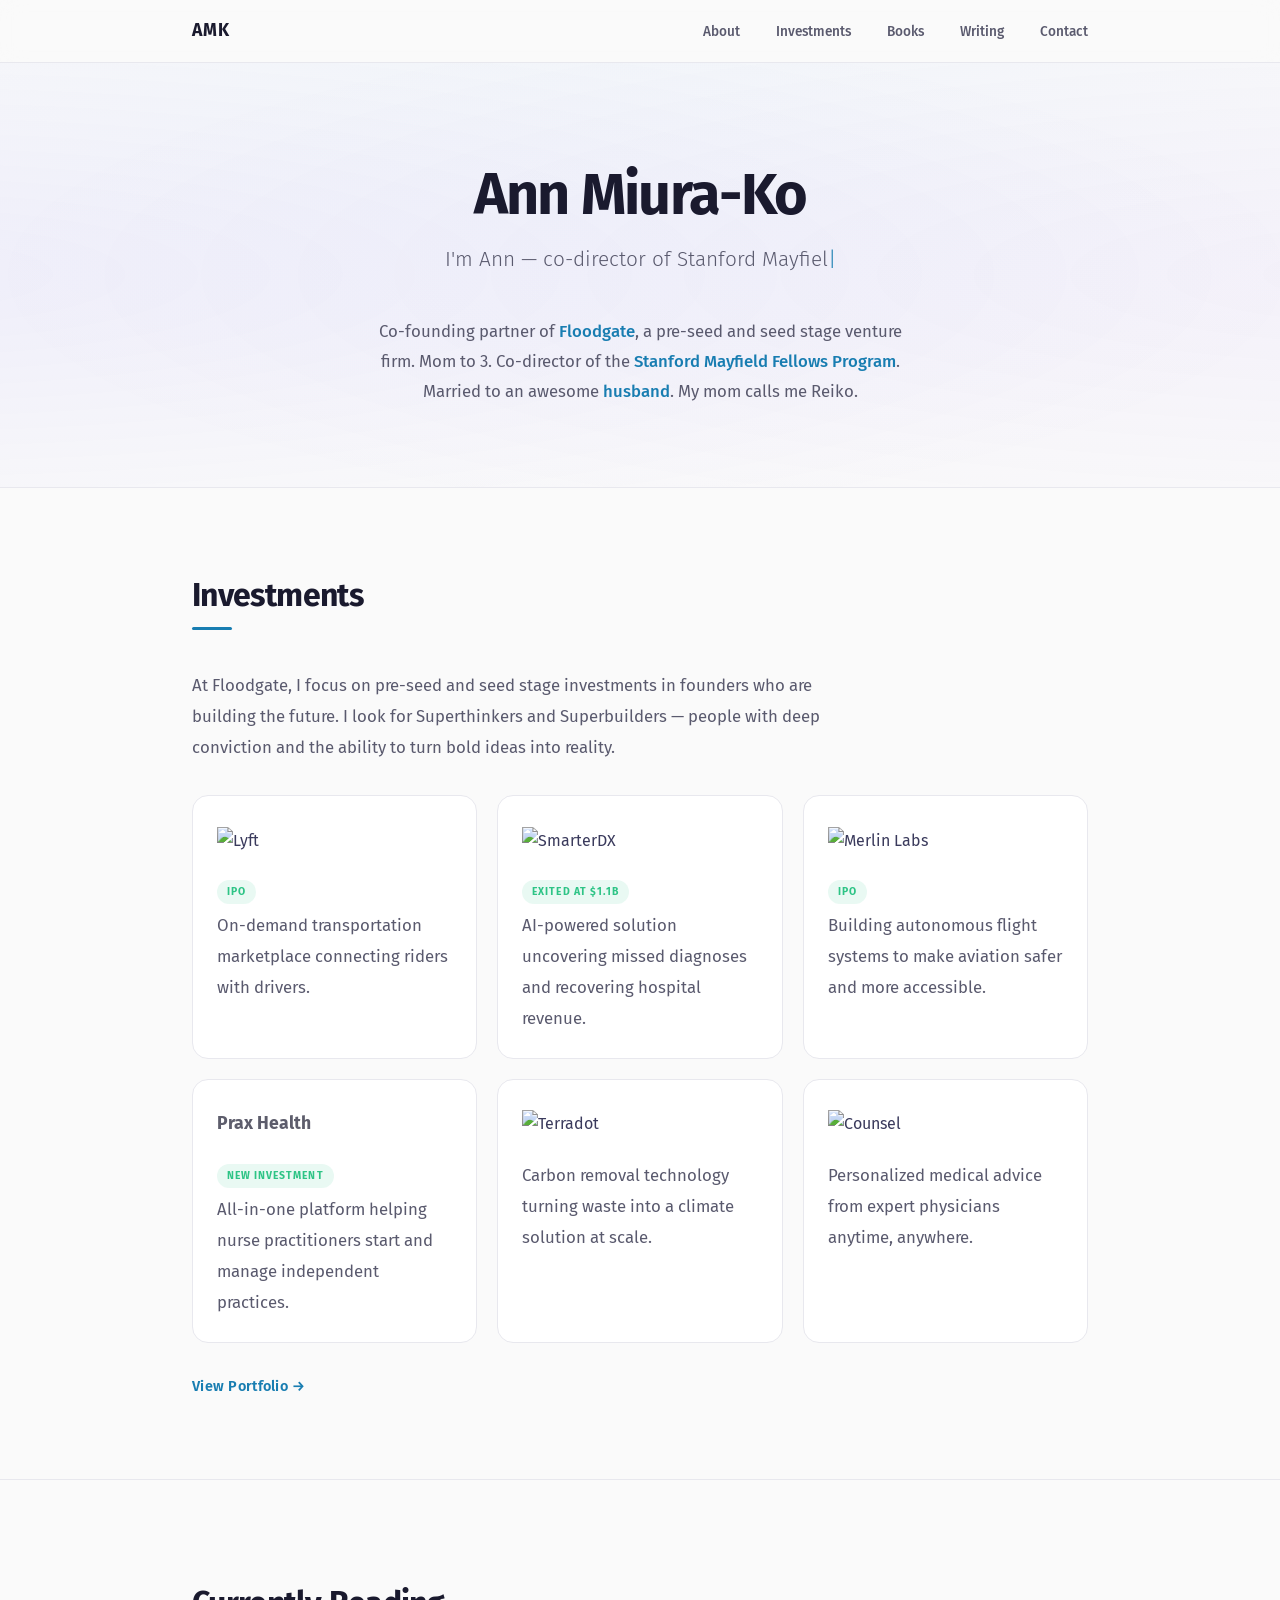
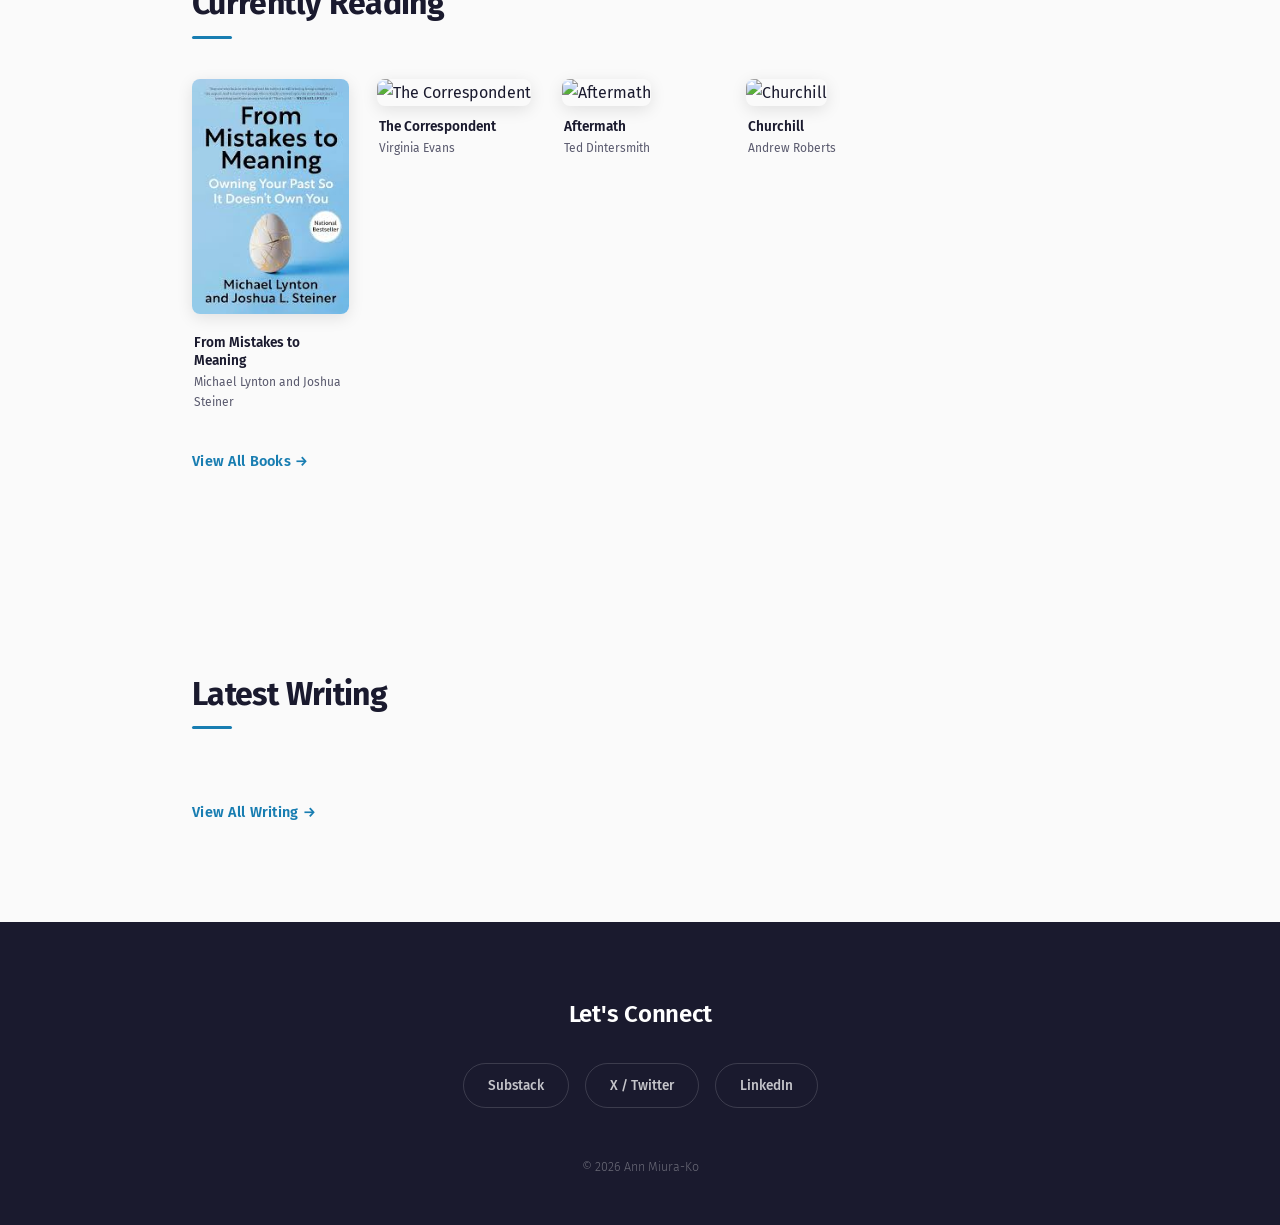
==== commit 84bb3256: "Increase post excerpt length to 500 chars Co-Authored-By: Claude Opus 4.6 (1M context) <noreply@anth" ====
--- a/index.html
+++ b/index.html
@@ -209,7 +209,7 @@
             .then(data => {
                 data.items.slice(0, 2).forEach(item => {
                     const img = item.thumbnail || extractImage(item.content || item.description) || '';
-                    const excerpt = extractExcerpt(item.description || item.content || '', 200);
+                    const excerpt = extractExcerpt(item.description || item.content || '', 500);
                     const tag = (item.categories && item.categories[0]) || '';
 
                     const article = document.createElement('article');
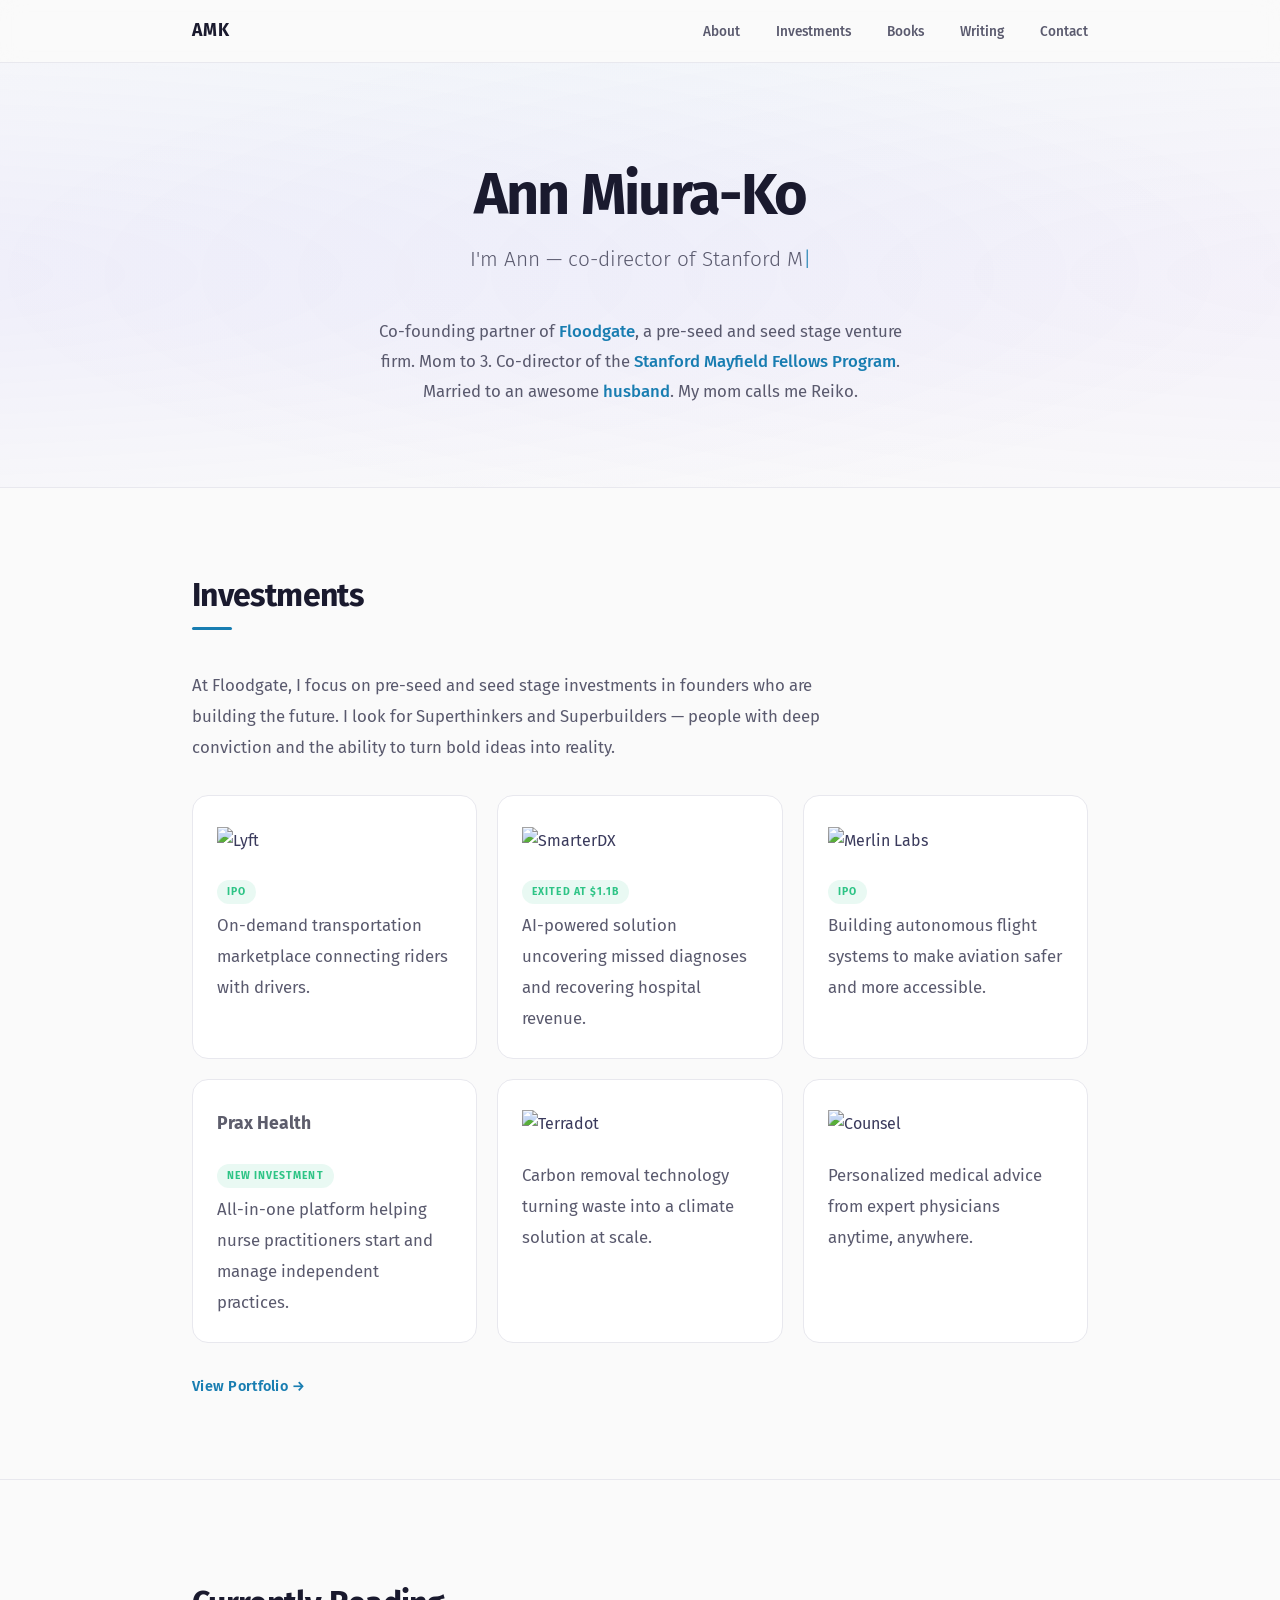
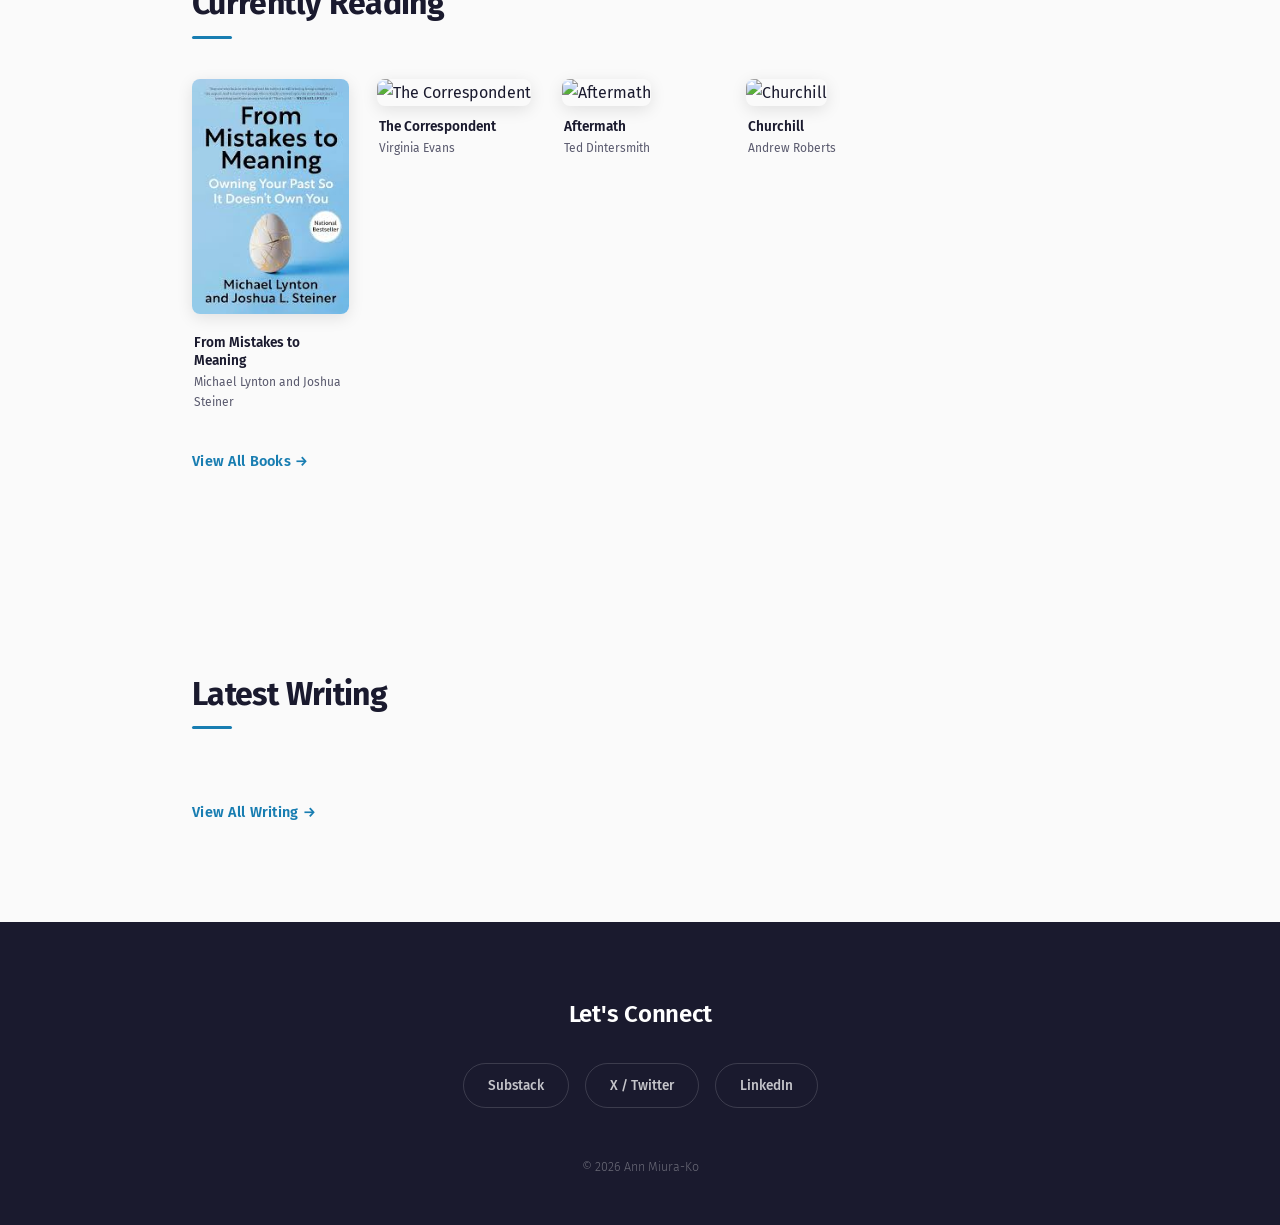
==== commit 43279e0d: "Use full post content for excerpts instead of short description Co-Authored-By: Claude Opus 4.6 (1M " ====
--- a/index.html
+++ b/index.html
@@ -209,7 +209,7 @@
             .then(data => {
                 data.items.slice(0, 2).forEach(item => {
                     const img = item.thumbnail || extractImage(item.content || item.description) || '';
-                    const excerpt = extractExcerpt(item.description || item.content || '', 500);
+                    const excerpt = extractExcerpt(item.content || item.description || '', 500);
                     const tag = (item.categories && item.categories[0]) || '';
 
                     const article = document.createElement('article');
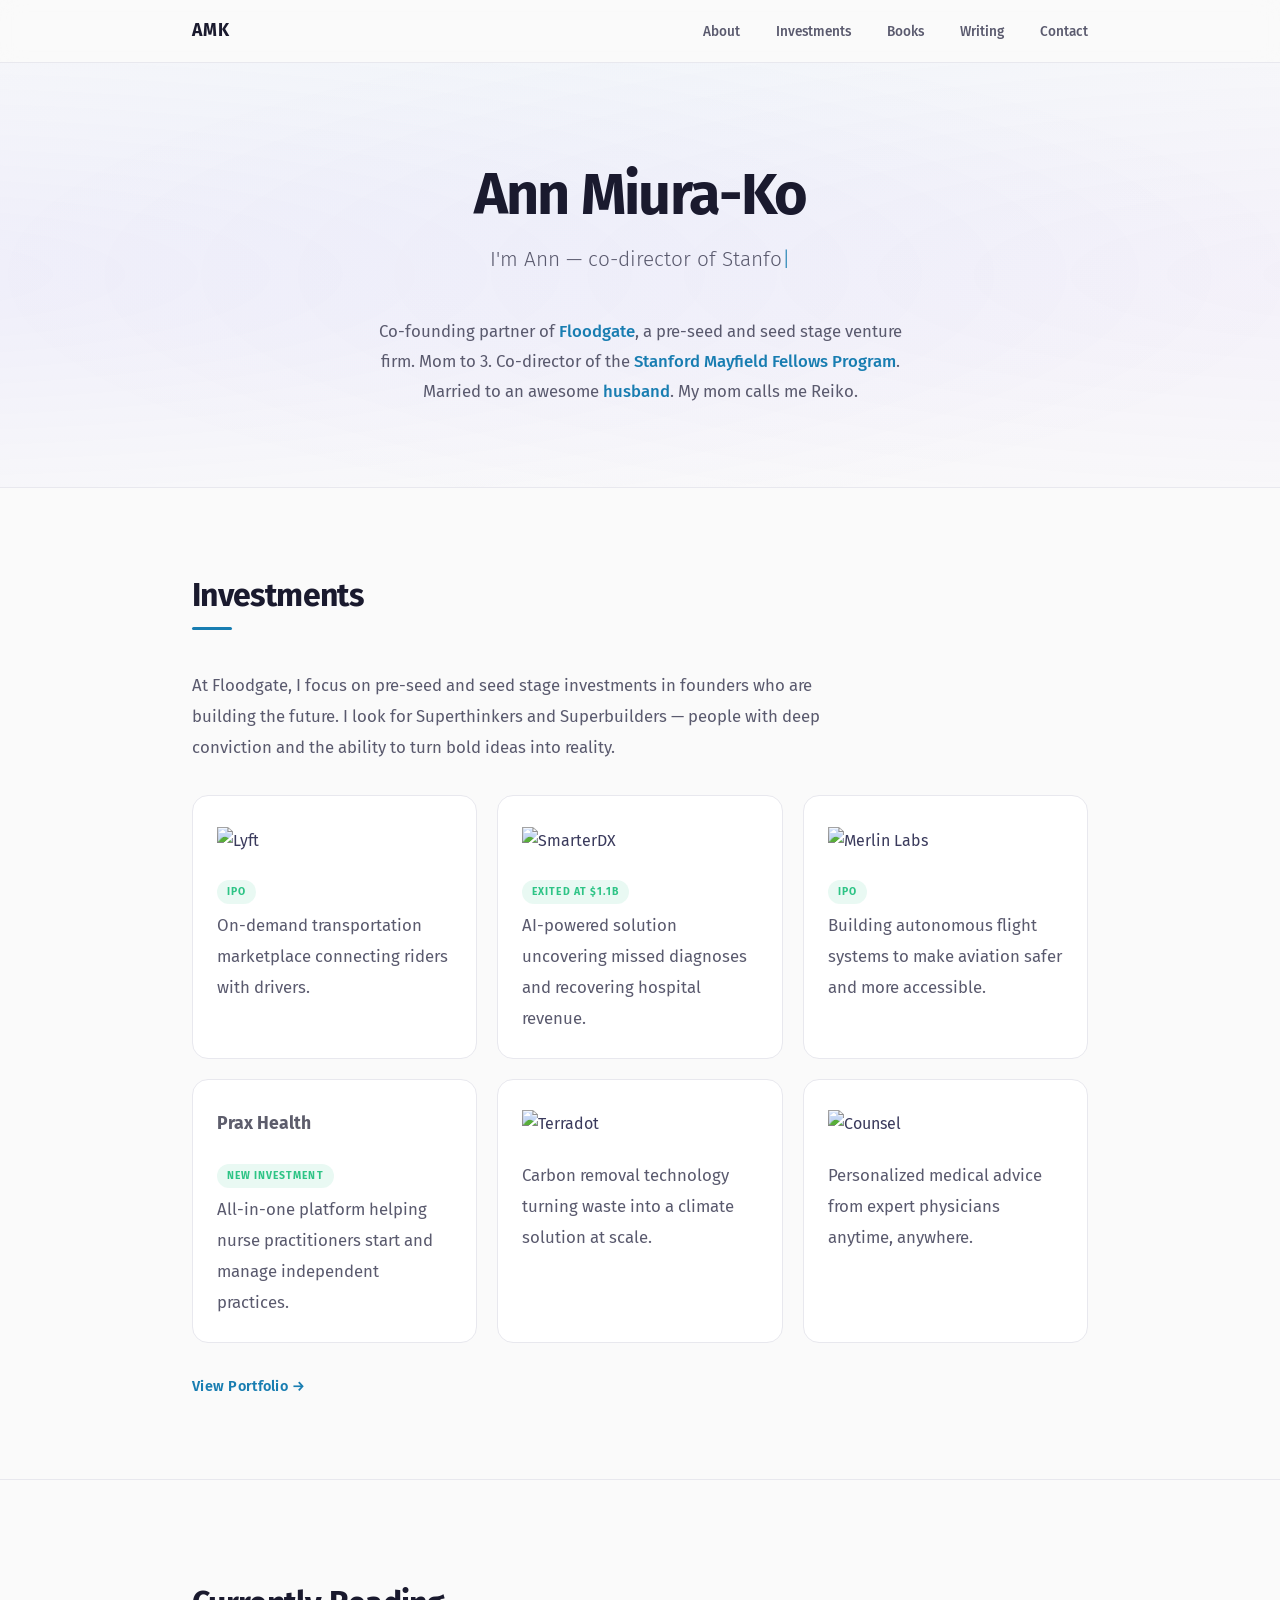
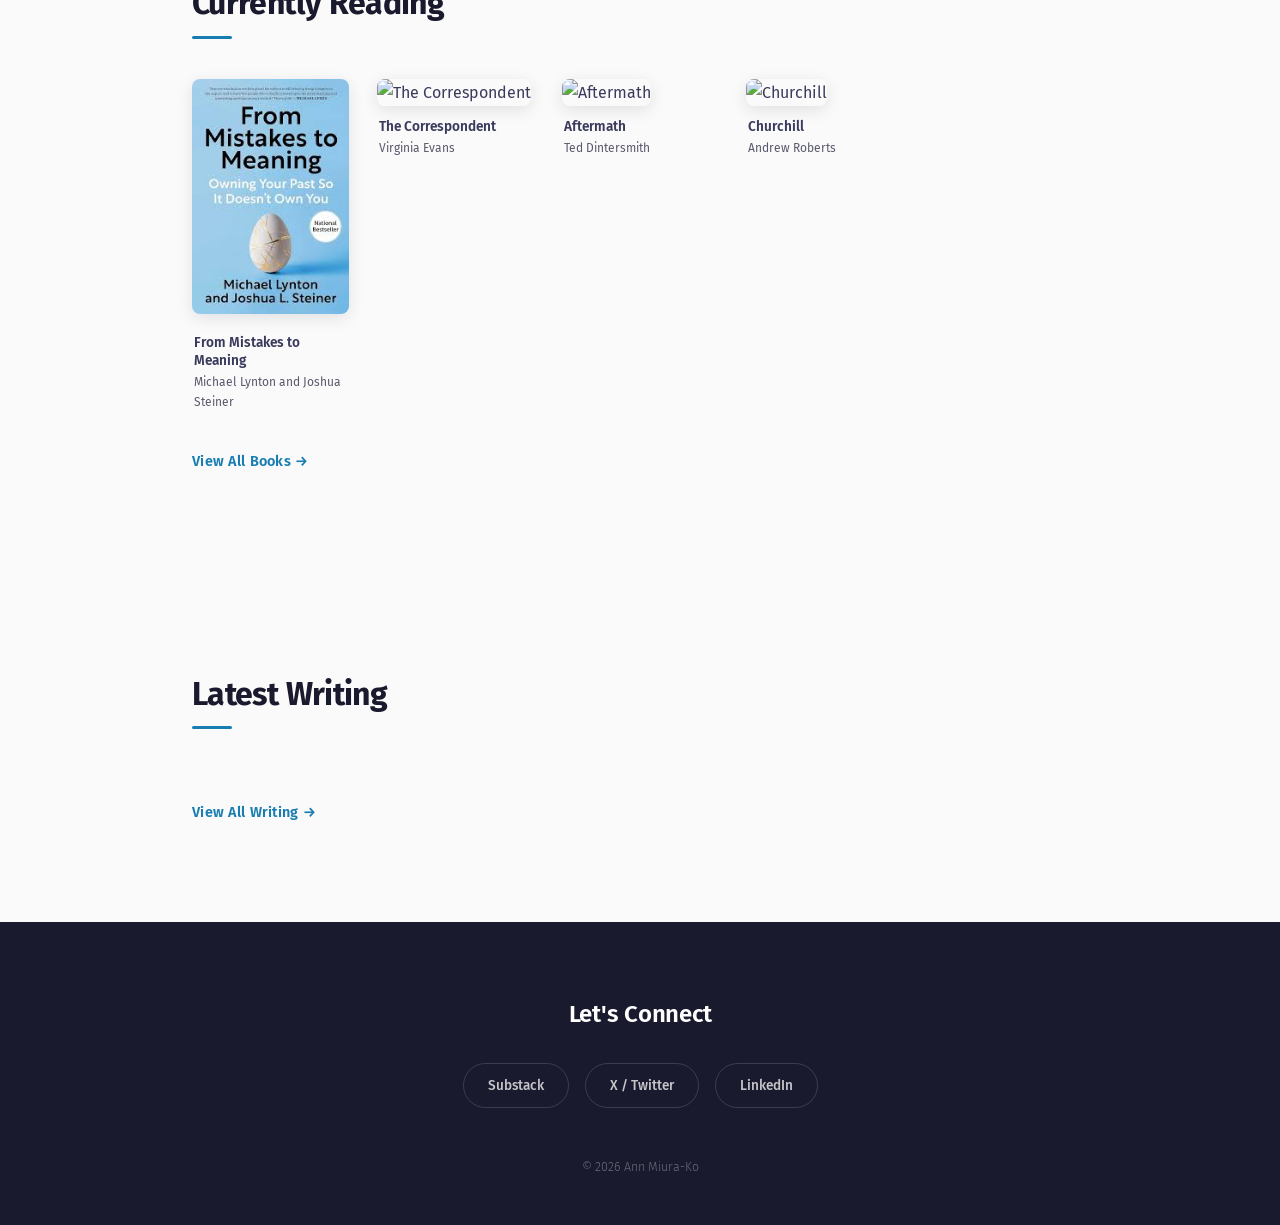
==== commit a0c77468: "Link book covers to Amazon search Clicking a book cover opens Amazon search for that title + author." ====
--- a/index.html
+++ b/index.html
@@ -129,13 +129,18 @@
         document.querySelectorAll('.fade-in').forEach(el => observer.observe(el));
 
         // Homepage books — just show currently reading
+        function amazonLink(title, author) {
+            return 'https://www.amazon.com/s?k=' + encodeURIComponent(title + ' ' + author);
+        }
         const grid = document.getElementById('books-grid');
         fetch('books.json')
             .then(r => r.json())
             .then(books => {
                 books.filter(b => b.status === 'reading').forEach(book => {
-                    const card = document.createElement('div');
+                    const card = document.createElement('a');
                     card.className = 'book-card fade-in';
+                    card.href = amazonLink(book.title, book.author);
+                    card.target = '_blank';
                     card.innerHTML = `
                         <img src="${book.cover}" alt="${book.title}">
                         <div class="book-info">
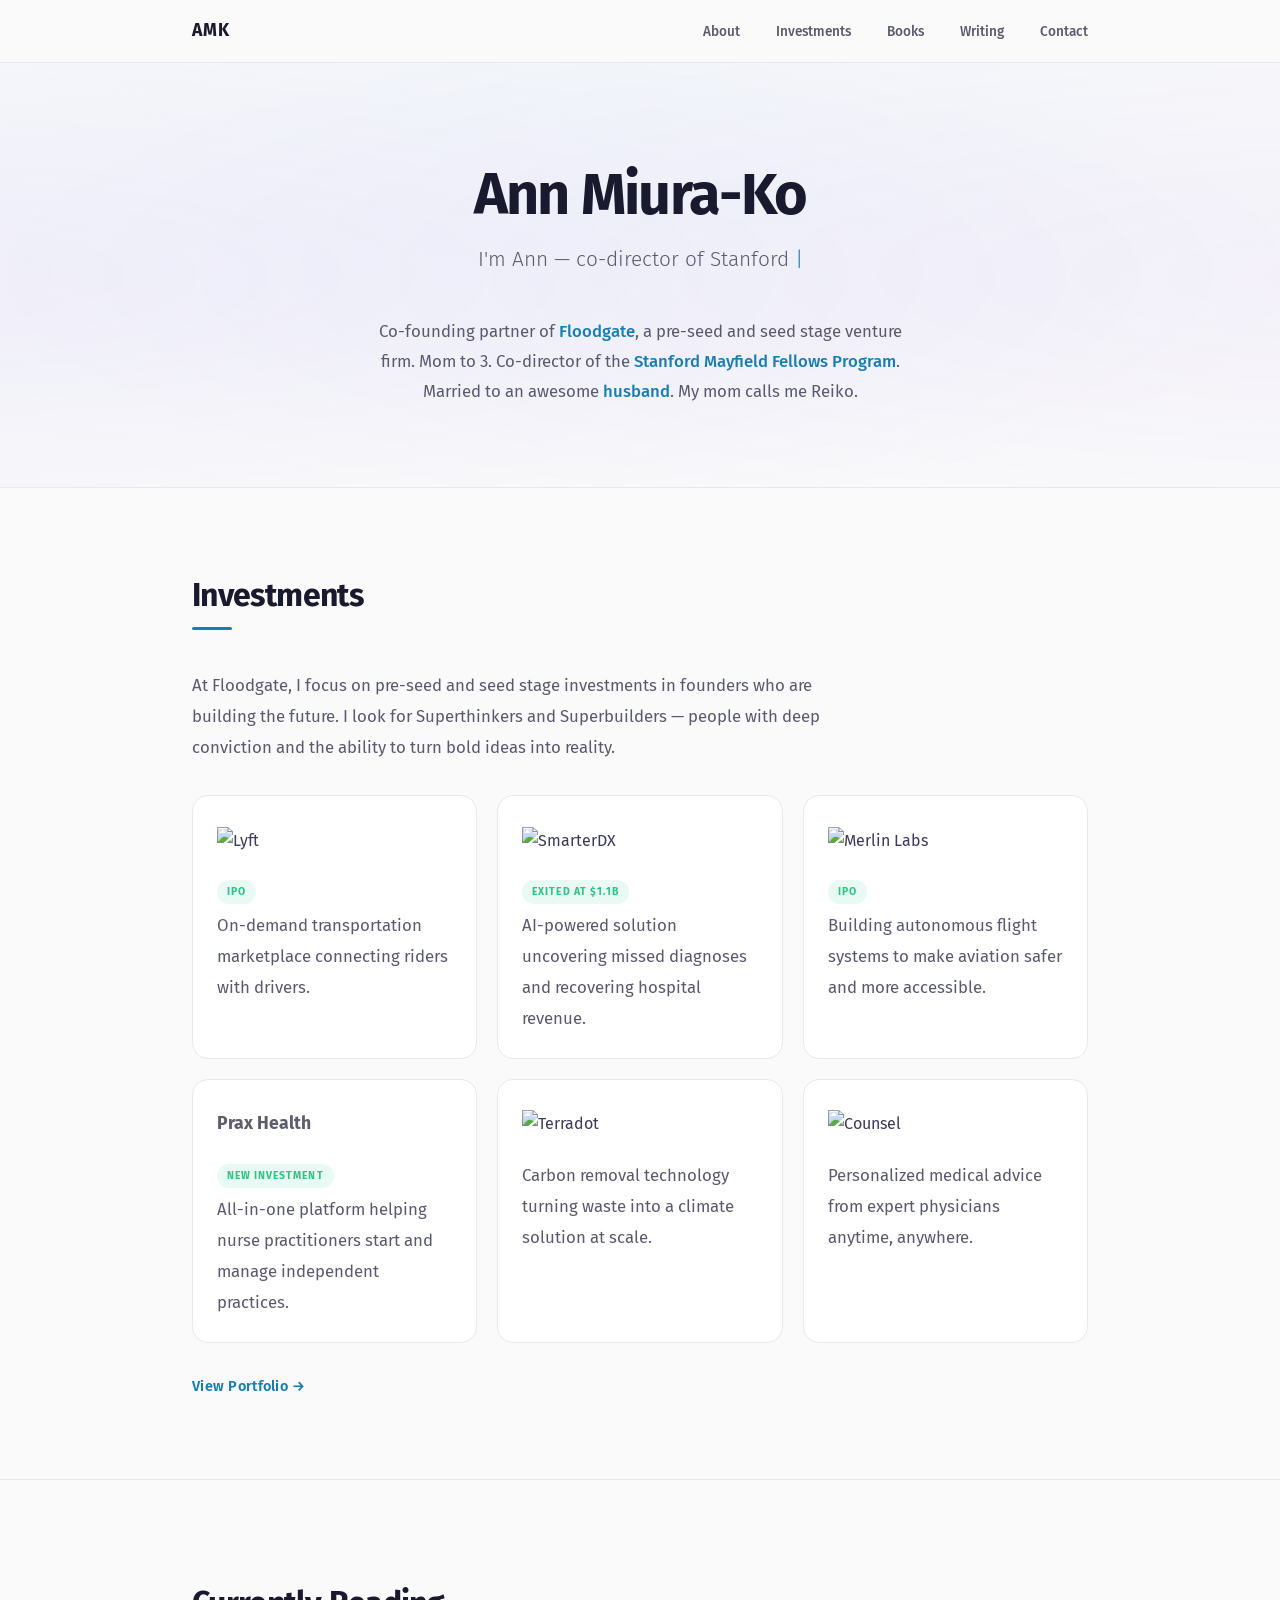
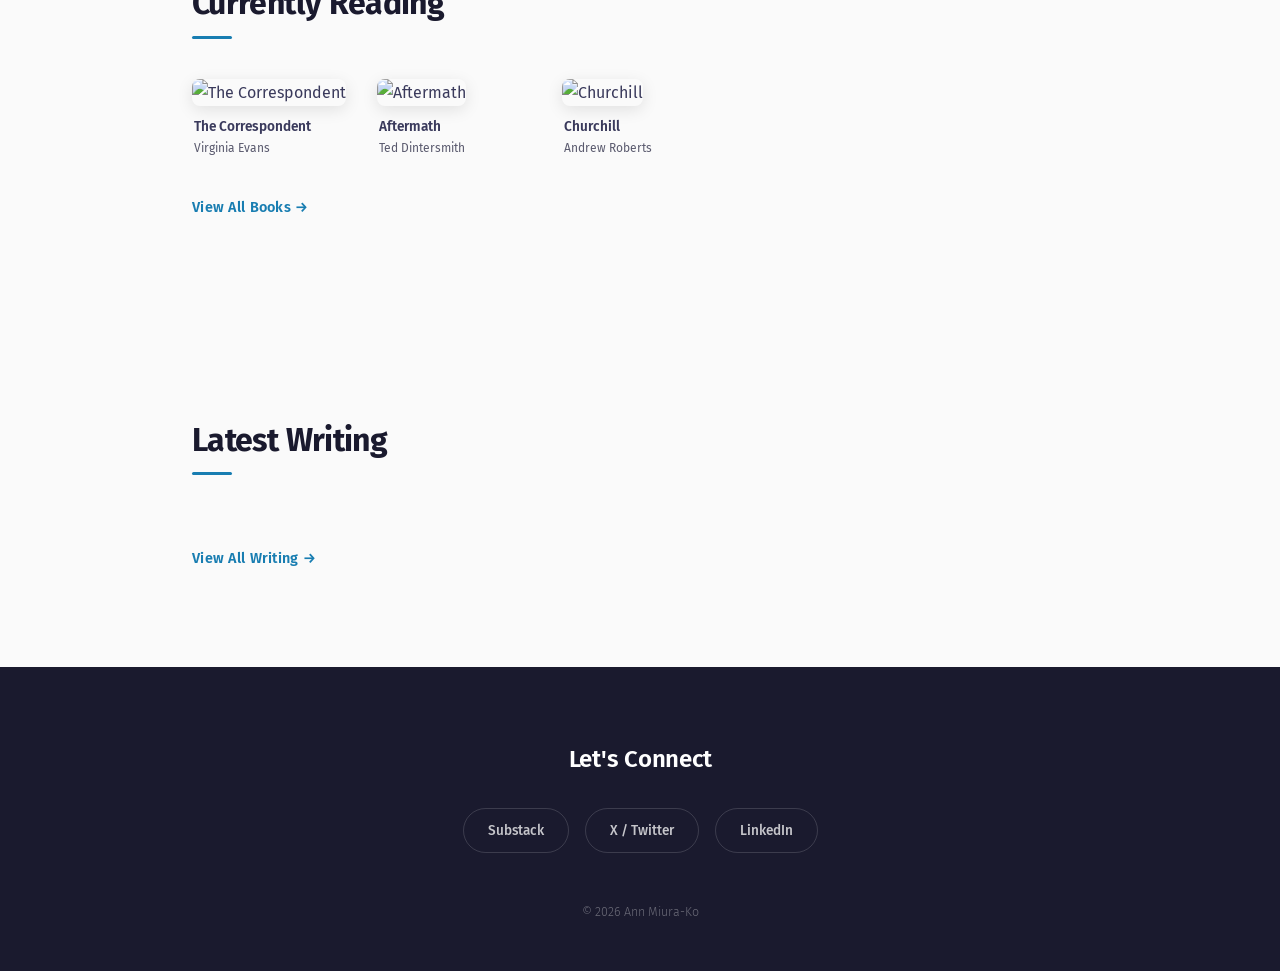
==== commit dedb2baa: "Security and cleanup pass - Remove plaintext credentials from books.html (pre-computed hash only) - " ====
--- a/index.html
+++ b/index.html
@@ -14,13 +14,13 @@
 
     <nav class="top-nav">
         <div class="container">
-            <a href="#" class="nav-brand">AMK</a>
+            <a href="index.html" class="nav-brand">AMK</a>
             <div class="nav-links">
                 <a href="about.html">About</a>
                 <a href="investments.html">Investments</a>
                 <a href="books.html">Books</a>
                 <a href="writing.html">Writing</a>
-                <a href="#contact">Contact</a>
+                <a href="index.html#contact">Contact</a>
             </div>
         </div>
     </nav>
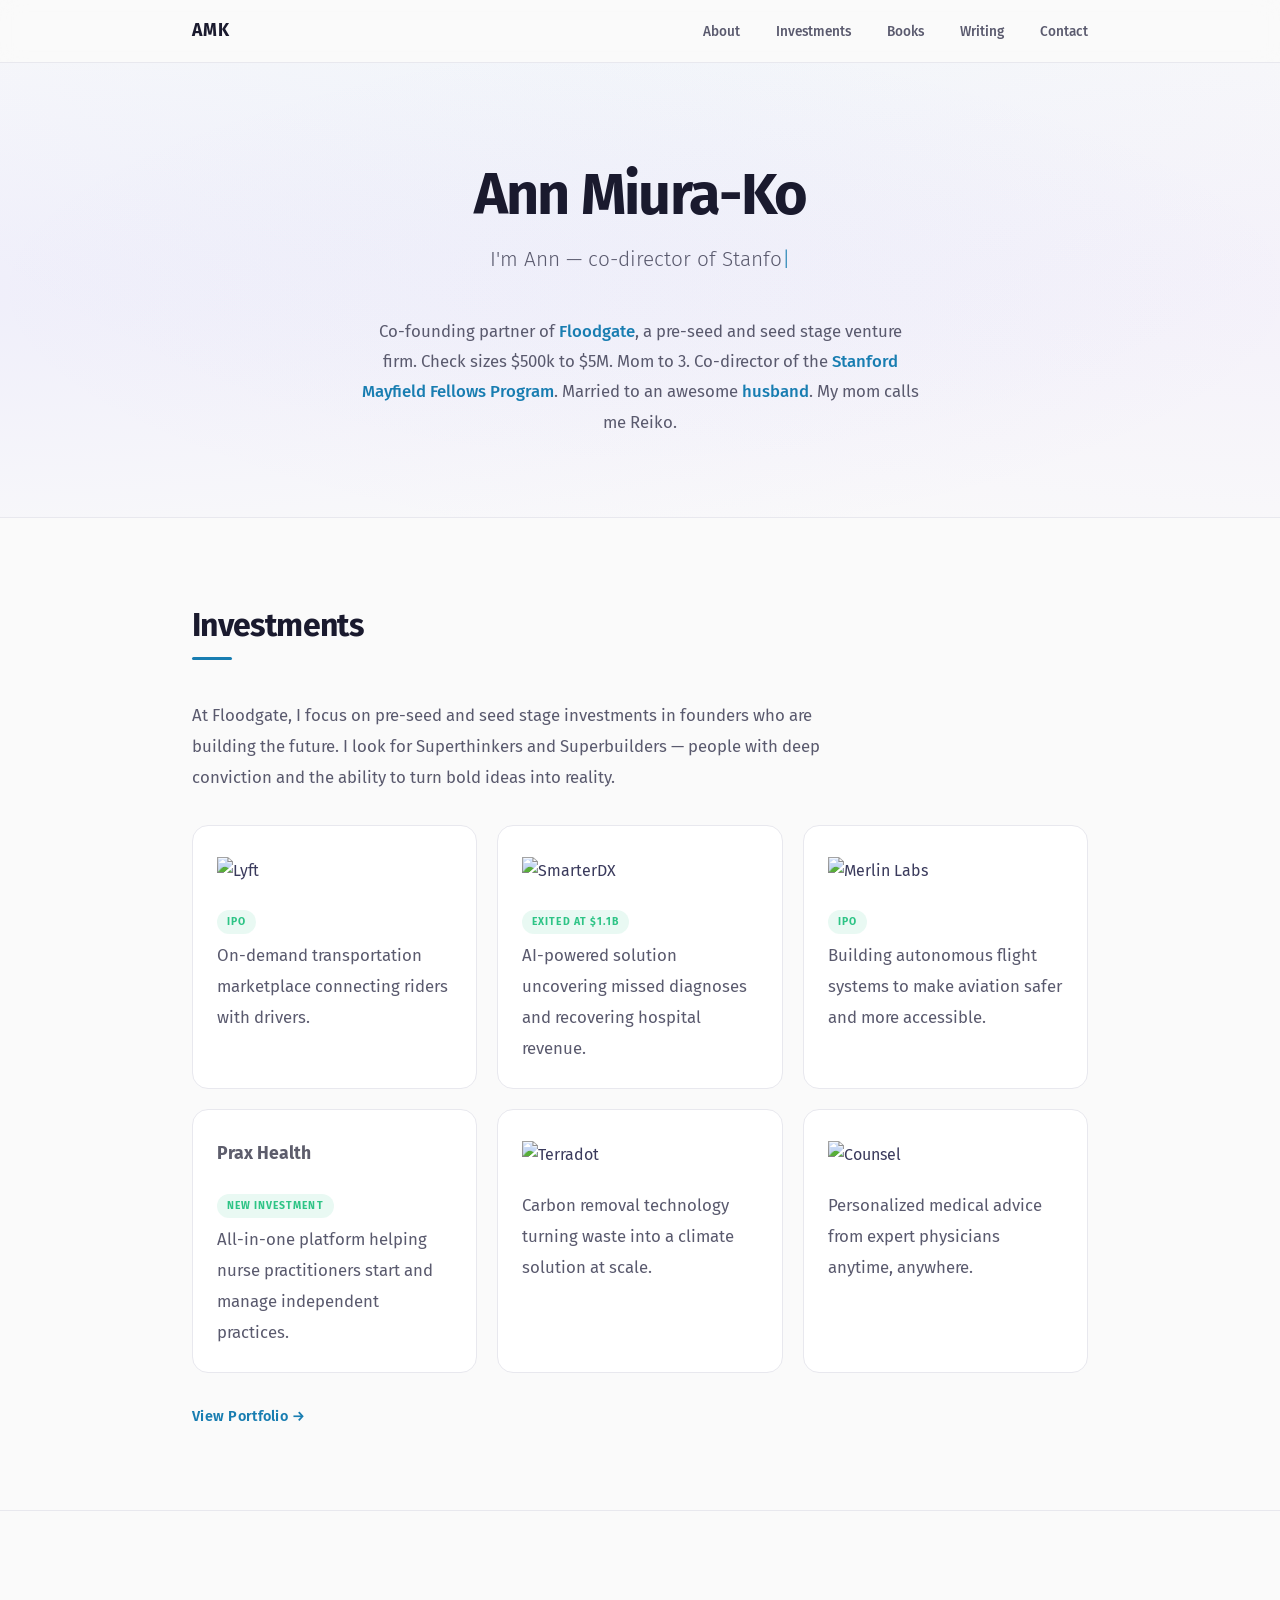
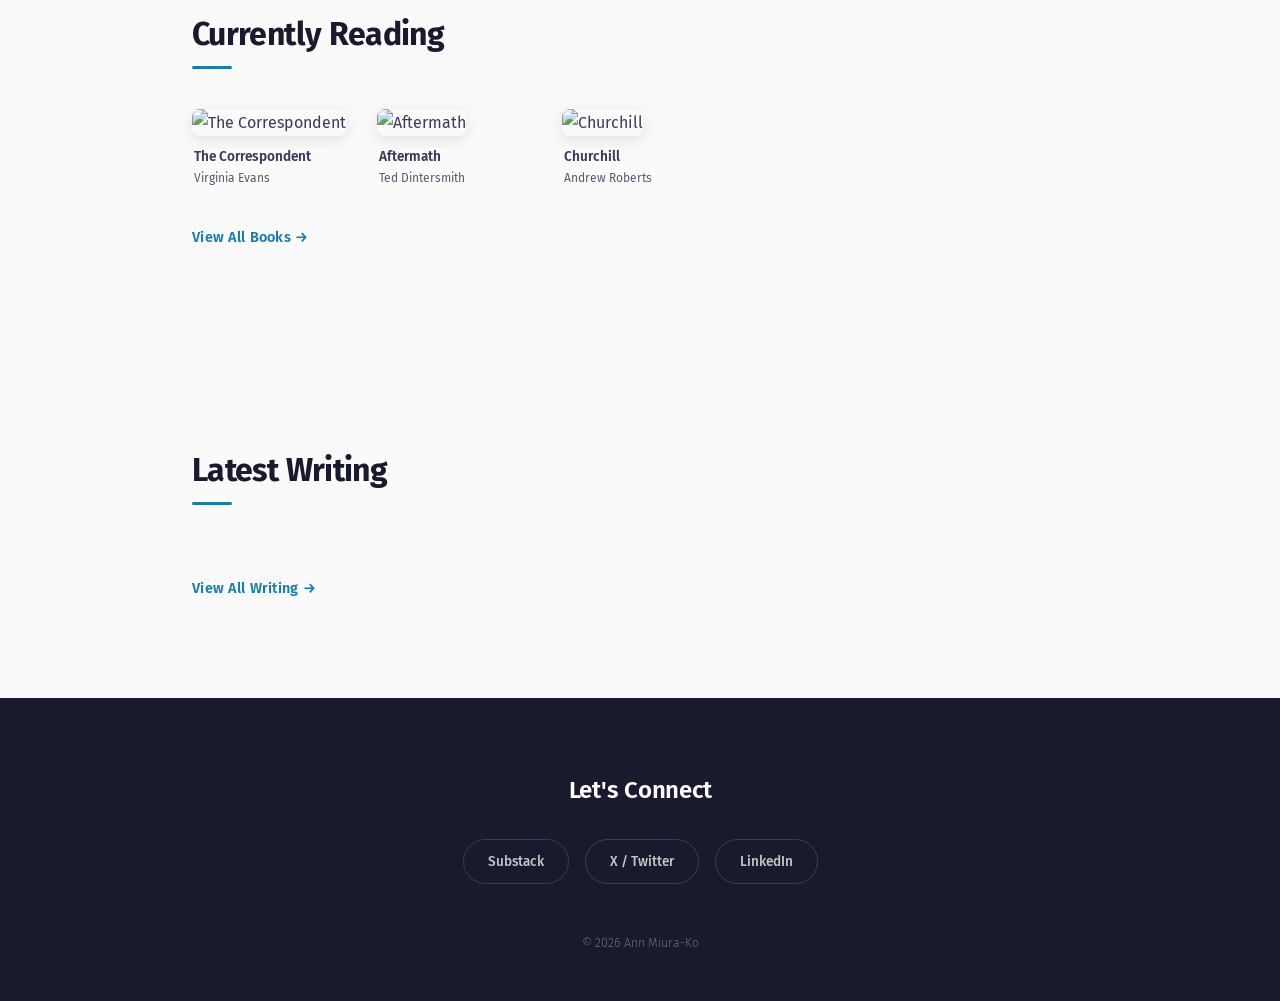
==== commit 4c18e90c: "Add check size range to homepage bio Co-Authored-By: Claude Opus 4.7 (1M context) <noreply@anthropic" ====
--- a/index.html
+++ b/index.html
@@ -31,6 +31,7 @@
             <p class="typed-tagline fade-in">I'm Ann &mdash; <span id="typed-text"></span><span class="cursor">|</span></p>
             <p class="bio fade-in">
                 Co-founding partner of <a href="https://floodgate.com" target="_blank">Floodgate</a>, a pre-seed and seed stage venture firm.
+                Check sizes $500k to $5M.
                 Mom to 3. Co-director of the <a href="https://stvp.stanford.edu/students/fellows-programs/mayfield-fellows-program" target="_blank">Stanford Mayfield Fellows Program</a>. Married to an awesome
                 <a href="https://www.linkedin.com/in/koalbert/" target="_blank">husband</a>.
                 My mom calls me Reiko.
